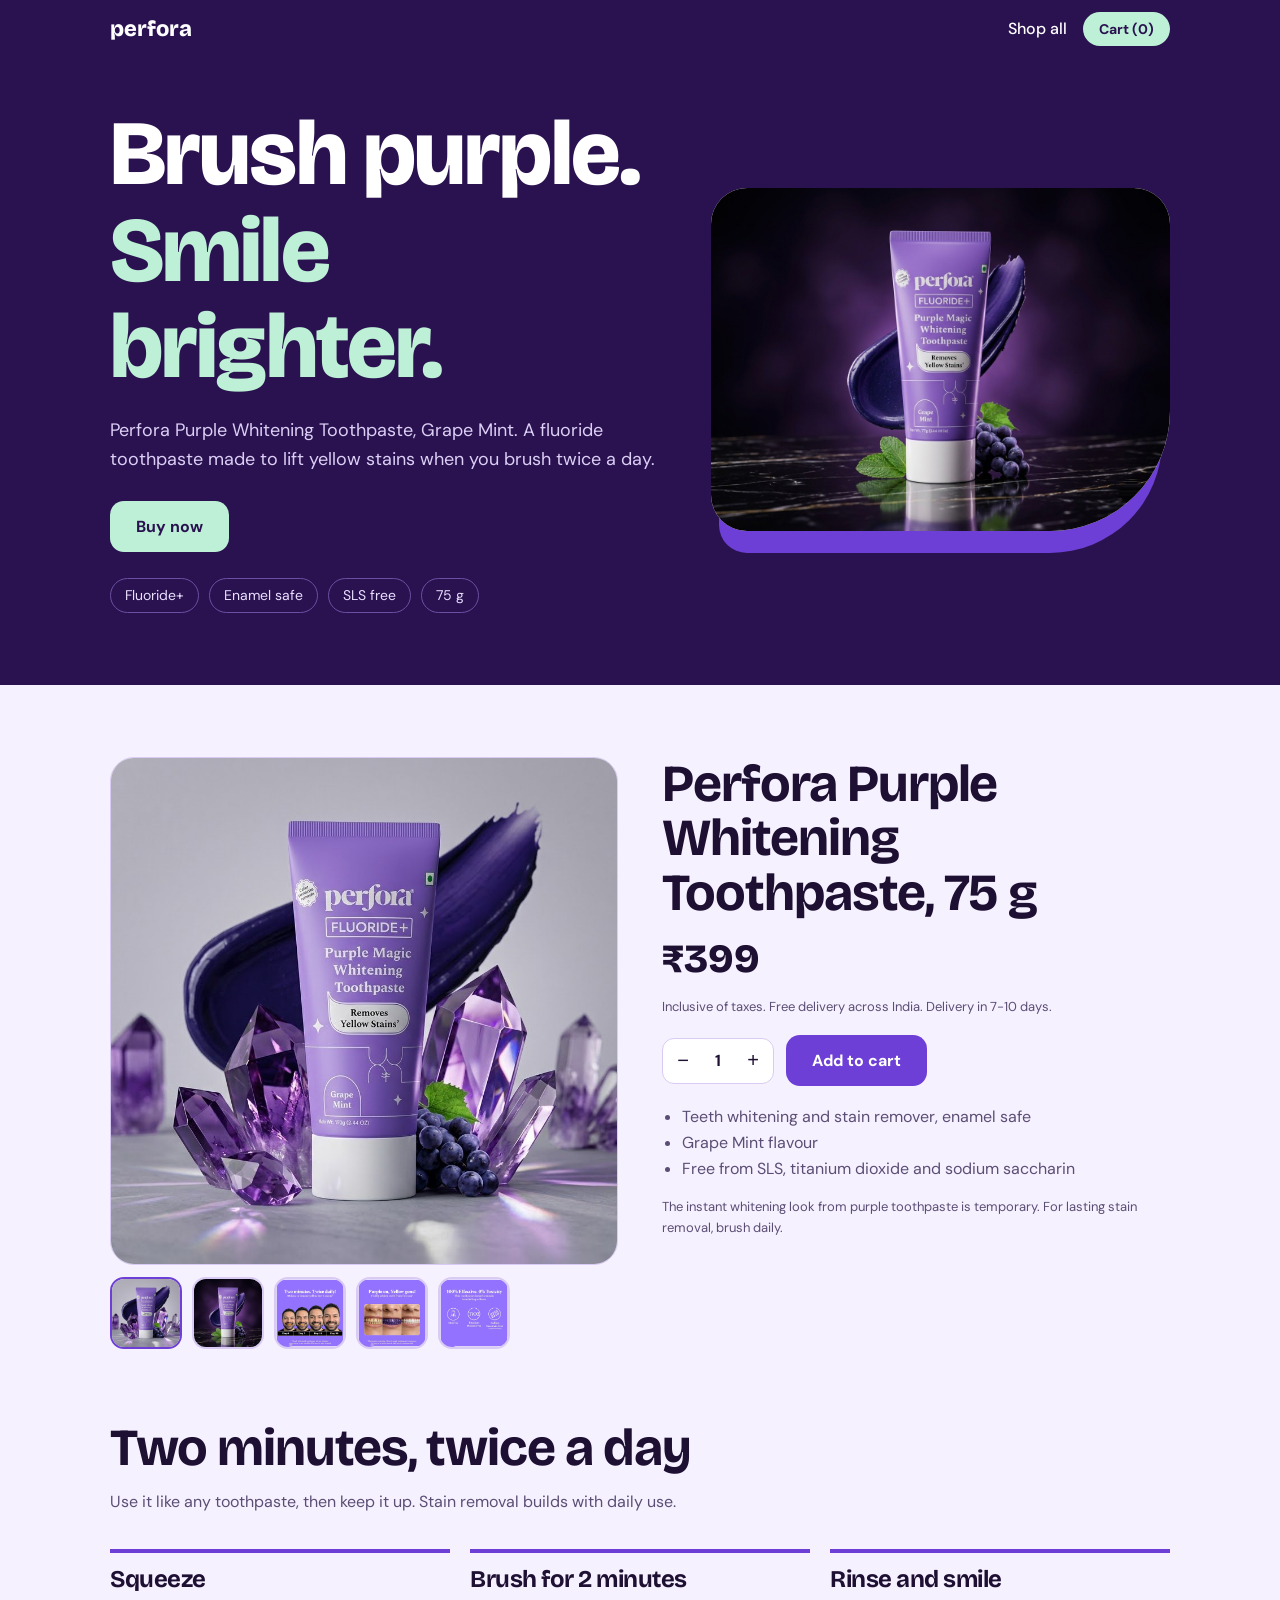
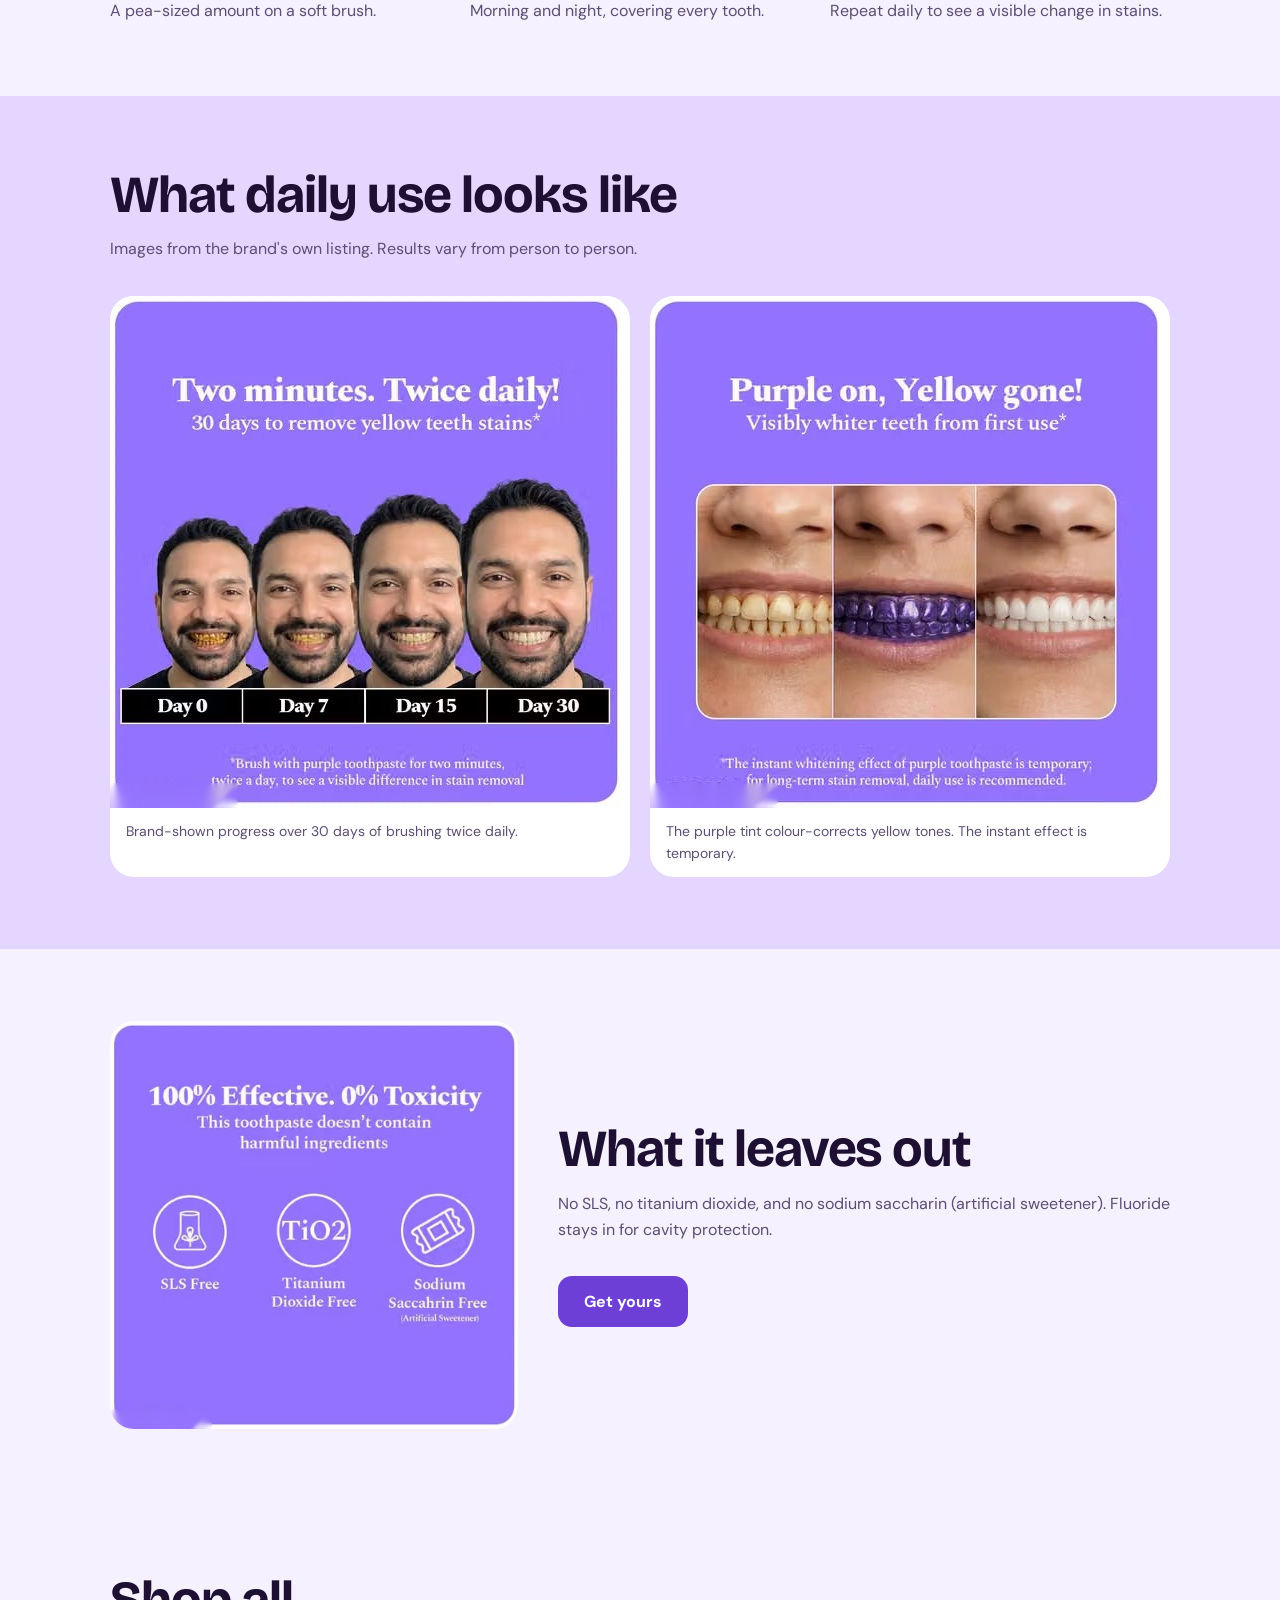
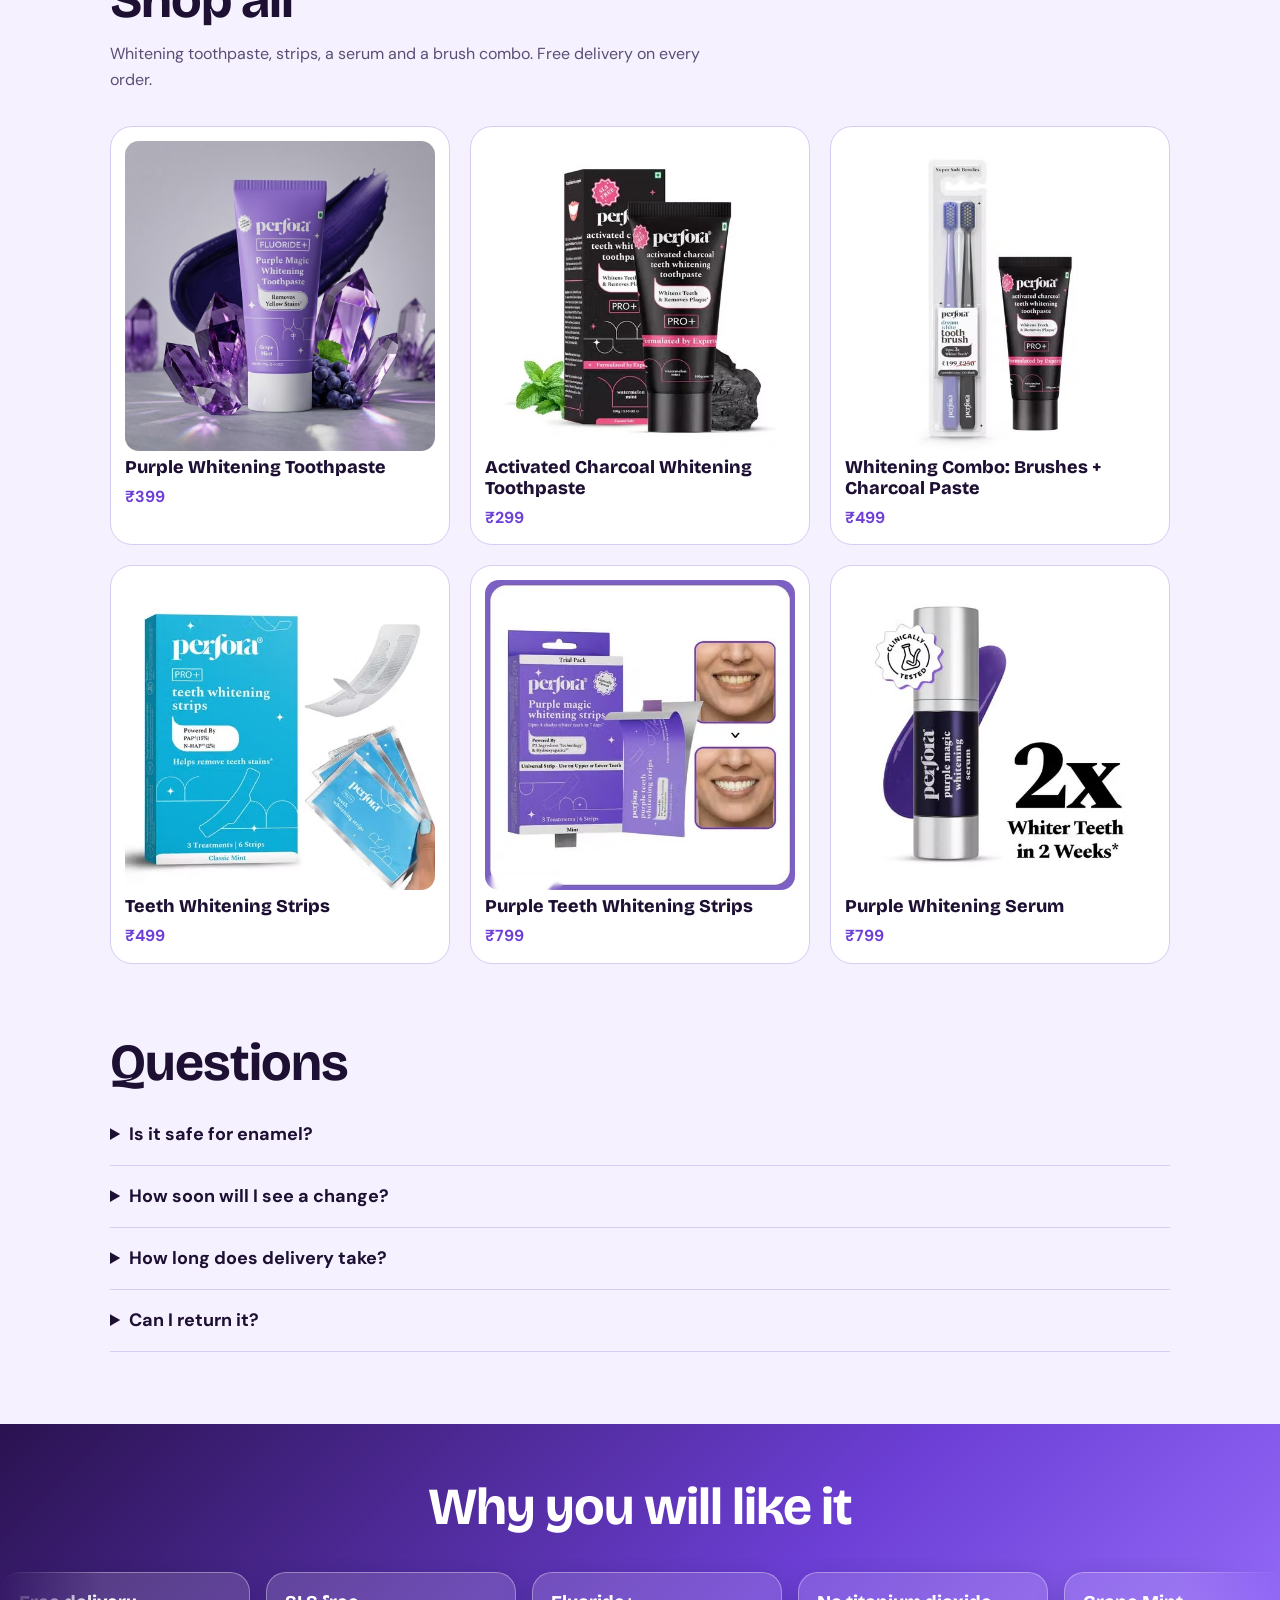
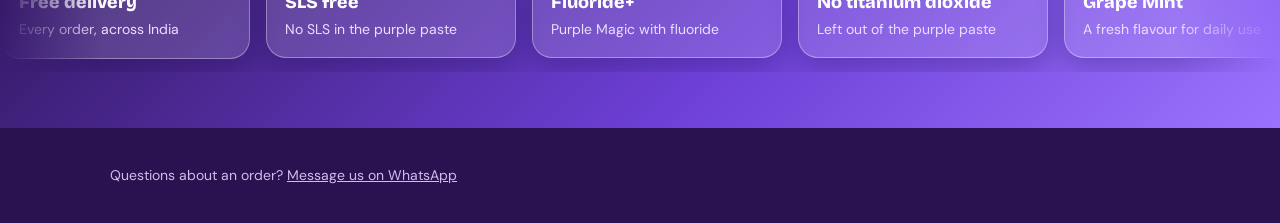
==== Perfora Whitening Store.html @ af5b2eb2 "Initial commit: Perfora Purple Whitening Store landing page" ====
<!DOCTYPE html>
<html lang="en"><head><meta charset="utf-8">
<meta name="viewport" content="width=device-width, initial-scale=1, viewport-fit=cover">
<title>Perfora Purple Whitening Toothpaste</title>
<link href="https://fonts.googleapis.com/css2?family=Bricolage+Grotesque:opsz,wght@12..96,500;12..96,800&family=DM+Sans:wght@400;500;700&display=swap" rel="stylesheet">
<style>
:root{--bg:#F6F1FF;--ink:#1D1033;--mute:#5B4E75;--grape:#2A1250;--vio:#6D3FD6;--lilac:#E4D6FF;--mint:#BDF0D6;--card:#fff;--line:#D9CBF3;
box-sizing:border-box;padding-top:env(safe-area-inset-top,0px);padding-bottom:env(safe-area-inset-bottom,0px)}
@media(prefers-color-scheme:dark){:root:not([data-theme="light"]){--bg:#150B26;--ink:#F2EBFF;--mute:#B7A8D6;--card:#221238;--line:#3B2766;--lilac:#33205A}}
:root[data-theme="dark"]{--bg:#150B26;--ink:#F2EBFF;--mute:#B7A8D6;--card:#221238;--line:#3B2766;--lilac:#33205A}
*{box-sizing:border-box}html{scroll-padding-top:70px;scroll-behavior:smooth}
body{margin:0;background:var(--bg);color:var(--ink);font:400 16px/1.6 'DM Sans',system-ui,sans-serif}
h1,h2,h3{font-family:'Bricolage Grotesque',Georgia,sans-serif;line-height:1.05;margin:0;letter-spacing:-.02em}
img{max-width:100%;display:block}a{color:inherit}
.wrap{max-width:1100px;margin:0 auto;padding:0 20px}
header{position:sticky;top:env(safe-area-inset-top,0px);z-index:5;background:var(--grape);color:#fff}
header .wrap{display:flex;align-items:center;justify-content:space-between;height:58px}
.logo{font:800 22px 'Bricolage Grotesque',sans-serif;text-decoration:none}
.cartbtn{background:var(--mint);color:var(--grape);border:0;border-radius:99px;padding:8px 16px;font:700 14px 'DM Sans';cursor:pointer}
button:focus-visible,a:focus-visible,input:focus-visible,summary:focus-visible,textarea:focus-visible{outline:3px solid var(--mint);outline-offset:2px}
.hero{background:var(--grape);color:#fff;padding:48px 0 72px}
.hero .wrap{display:grid;grid-template-columns:1.1fr .9fr;gap:40px;align-items:center}
.hero h1{font-size:clamp(44px,8vw,92px);font-weight:800}
.hero h1 span{display:block;color:var(--mint)}
.hero p{max-width:46ch;color:#DCCFF5;font-size:18px;margin:20px 0 28px}
.btn{display:inline-block;background:var(--mint);color:var(--grape);border:0;border-radius:14px;padding:15px 26px;font:700 16px 'DM Sans';cursor:pointer;text-decoration:none}
.btn:hover{filter:brightness(1.06)}.btn.dark{background:var(--vio);color:#fff}
.stage{background:#fff;border-radius:36px 36px 120px 36px;padding:0;overflow:hidden;box-shadow:0 30px 0 -8px var(--vio)}
.stage img{width:100%;display:block}
.hero .pills{display:flex;gap:10px;flex-wrap:wrap;margin-top:26px;font-size:14px}
.pills i{font-style:normal;border:1px solid #6B4FA3;border-radius:99px;padding:5px 14px;color:#EADFFF}
section{padding:72px 0}
section h2{font-size:clamp(32px,5vw,52px);margin-bottom:14px}
.lead{color:var(--mute);max-width:56ch;margin:0 0 34px}
.buy{display:grid;grid-template-columns:1fr 1fr;gap:44px;align-items:start}
.gal .main{background:var(--card);border:1px solid var(--line);border-radius:24px;overflow:hidden;aspect-ratio:1;display:grid;place-items:center}
.gal .main img{width:100%;height:100%;object-fit:cover}
.thumbs{display:flex;gap:10px;margin-top:12px}
.thumbs button{width:72px;height:72px;padding:0;border:2px solid var(--line);border-radius:14px;overflow:hidden;background:var(--card);cursor:pointer}
.thumbs button[aria-current="true"]{border-color:var(--vio)}
.thumbs img{width:100%;height:100%;object-fit:cover}
.price{display:flex;align-items:baseline;gap:12px;margin:14px 0}
.price b{font:800 40px 'Bricolage Grotesque'}.price s{color:var(--mute)}.price em{font-style:normal;background:var(--mint);color:var(--grape);border-radius:8px;padding:2px 10px;font-weight:700;font-size:14px}
.qty{display:inline-flex;align-items:center;border:1px solid var(--line);border-radius:12px;background:var(--card)}
.qty button{width:40px;height:44px;border:0;background:none;font-size:20px;color:var(--ink);cursor:pointer}
.qty span{min-width:30px;text-align:center;font-weight:700}
.row{display:flex;gap:12px;align-items:center;flex-wrap:wrap;margin:18px 0}
.buy ul{padding-left:20px;color:var(--mute)}
.steps{display:grid;grid-template-columns:repeat(3,1fr);gap:20px}
.steps div{border-top:4px solid var(--vio);padding-top:14px}
.steps h3{font-size:24px;margin-bottom:6px}.steps p{margin:0;color:var(--mute)}
.proof{background:var(--lilac)}
.proof .grid{display:grid;grid-template-columns:1fr 1fr;gap:20px}
.proof figure{margin:0;border-radius:24px;overflow:hidden;background:var(--card)}
.proof figcaption{padding:12px 16px;font-size:14px;color:var(--mute)}
.free{display:grid;grid-template-columns:.8fr 1.2fr;gap:40px;align-items:center}
.free img{border-radius:24px}
details{border-bottom:1px solid var(--line);padding:16px 0}
summary{cursor:pointer;font-weight:700;font-size:18px}details p{color:var(--mute);margin:10px 0 0}
footer{background:var(--grape);color:#CDBDEB;padding:36px 0;font-size:14px}
.fine{font-size:13px;color:var(--mute)}
#veil{position:fixed;inset:0;background:#0008;opacity:0;pointer-events:none;transition:opacity .25s;z-index:8}
#veil.on{opacity:1;pointer-events:auto}
#drawer{position:fixed;top:0;right:0;bottom:0;width:min(420px,100%);background:var(--card);z-index:9;transform:translateX(100%);transition:transform .3s;overflow-y:auto;padding:calc(20px + env(safe-area-inset-top,0px)) 20px calc(20px + env(safe-area-inset-bottom,0px))}
#drawer.on{transform:none}
#drawer h2{font-size:28px;margin-bottom:16px}
.line{display:flex;gap:14px;align-items:center;padding:12px 0;border-bottom:1px solid var(--line)}
.line img{width:64px;height:64px;object-fit:cover;border-radius:12px}
label{display:block;font-size:14px;font-weight:700;margin:12px 0 4px}
input,textarea{width:100%;padding:12px;border:1px solid var(--line);border-radius:10px;font:inherit;background:var(--bg);color:var(--ink)}
.tot{display:flex;justify-content:space-between;font-weight:700;font-size:18px;margin:16px 0}
.x{float:right;background:none;border:0;font-size:26px;color:var(--ink);cursor:pointer}
.err{color:#C0392B;font-size:13px;min-height:16px}
@media(max-width:800px){.hero .wrap,.buy,.free,.proof .grid,.steps{grid-template-columns:1fr}.hero{padding-bottom:56px}section{padding:52px 0}}
@media(prefers-reduced-motion:reduce){*{transition:none!important;scroll-behavior:auto!important}}
.navl{color:#fff;margin-right:16px;font-weight:500;text-decoration:none}
.grid{display:grid;grid-template-columns:repeat(3,1fr);gap:20px}
.card{background:var(--card);border:1px solid var(--line);border-radius:22px;padding:14px;text-align:left;cursor:pointer;font:inherit;color:inherit;display:flex;flex-direction:column;gap:6px}
.card div{aspect-ratio:1;border-radius:14px;overflow:hidden;background:#fff}.card img{width:100%;height:100%;object-fit:cover}
.card b{font:800 18px/1.15 'Bricolage Grotesque',sans-serif}.card span{font-weight:700;color:var(--vio)}
#pm{position:fixed;z-index:9;left:50%;top:50%;transform:translate(-50%,-48%);width:min(960px,calc(100% - 24px));max-height:calc(100% - 24px);overflow-y:auto;background:var(--bg);border-radius:24px;padding:26px;opacity:0;pointer-events:none;transition:opacity .2s,transform .2s}
#pm.on{opacity:1;pointer-events:auto;transform:translate(-50%,-50%)}#pm h3{margin:14px 0 4px}
@media(max-width:800px){.grid{grid-template-columns:1fr 1fr}}
.two{display:grid;grid-template-columns:1fr 1fr;gap:12px}select{width:100%;padding:12px;border:1px solid var(--line);border-radius:10px;font:inherit;background:var(--bg);color:var(--ink)}
.band{background:linear-gradient(135deg,#2A1250,#6D3FD6 60%,#9B72FF);padding:56px 0;overflow:hidden}
.band h2{color:#fff;text-align:center;margin-bottom:24px;padding:0 20px}
.rail{overflow:hidden;padding:14px 0;-webkit-mask-image:linear-gradient(90deg,transparent,#000 8%,#000 92%,transparent);mask-image:linear-gradient(90deg,transparent,#000 8%,#000 92%,transparent)}
.trk{display:flex;width:max-content;animation:scr 50s linear infinite}.rail:hover .trk{animation-play-state:paused}
.gl{width:250px;margin-right:16px;padding:18px;border-radius:20px;background:rgba(255,255,255,.14);border:1px solid rgba(255,255,255,.35);-webkit-backdrop-filter:blur(14px);backdrop-filter:blur(14px);color:#fff;box-shadow:0 10px 30px rgba(20,5,60,.25);animation:flt 5s ease-in-out infinite alternate}
.gl:nth-child(2n){animation-delay:-2s}.gl:nth-child(3n){animation-delay:-3.5s}
.gl b{font:800 18px 'Bricolage Grotesque',sans-serif;display:block}.gl p{margin:6px 0 0;color:#EADFFF;font-size:14px;line-height:1.45}.gl p+b{margin-top:10px;font-size:14px}.st{color:#FFD76A;letter-spacing:2px}
@keyframes scr{to{transform:translateX(-50%)}}@keyframes flt{from{transform:translateY(-6px)}to{transform:translateY(6px)}}
@media(prefers-reduced-motion:reduce){.trk,.gl{animation:none}.rail{overflow-x:auto}}
</style></head><body>
<header><div class="wrap"><a class="logo" href="#top">perfora</a><span><a class="navl" href="#shop">Shop all</a><button class="cartbtn" id="open">Cart (<span id="cnt">0</span>)</button></span></div></header>
<main id="top">
<div class="hero"><div class="wrap">
<div><h1>Brush purple.<span>Smile brighter.</span></h1>
<p>Perfora Purple Whitening Toothpaste, Grape Mint. A fluoride toothpaste made to lift yellow stains when you brush twice a day.</p>
<a class="btn" href="#buy">Buy now</a>
<div class="pills"><i>Fluoride+</i><i>Enamel safe</i><i>SLS free</i><i>75 g</i></div></div>
<div class="stage"><img data-i="0" alt="Perfora Purple Whitening Toothpaste tube with grapes"></div>
</div></div>

<section id="buy"><div class="wrap buy">
<div class="gal"><div class="main"><img id="big" data-i="18" alt="Product view"></div>
<div class="thumbs" id="th"></div></div>
<div><h2>Perfora Purple Whitening Toothpaste, 75 g</h2>
<div class="price"><b>₹399</b></div>
<p class="fine">Inclusive of taxes. Free delivery across India. Delivery in 7-10 days.</p>
<div class="row"><div class="qty"><button aria-label="Decrease" id="m">−</button><span id="q">1</span><button aria-label="Increase" id="p">+</button></div>
<button class="btn dark" id="add">Add to cart</button></div>
<ul><li>Teeth whitening and stain remover, enamel safe</li><li>Grape Mint flavour</li><li>Free from SLS, titanium dioxide and sodium saccharin</li></ul>
<p class="fine">The instant whitening look from purple toothpaste is temporary. For lasting stain removal, brush daily.</p></div>
</div></section>

<section style="padding-top:0"><div class="wrap"><h2>Two minutes, twice a day</h2>
<p class="lead">Use it like any toothpaste, then keep it up. Stain removal builds with daily use.</p>
<div class="steps"><div><h3>Squeeze</h3><p>A pea-sized amount on a soft brush.</p></div><div><h3>Brush for 2 minutes</h3><p>Morning and night, covering every tooth.</p></div><div><h3>Rinse and smile</h3><p>Repeat daily to see a visible change in stains.</p></div></div></div></section>

<section class="proof"><div class="wrap"><h2>What daily use looks like</h2>
<p class="lead">Images from the brand's own listing. Results vary from person to person.</p>
<div class="grid"><figure><img data-i="1" alt="Day 0, 7, 15 and 30 progress"><figcaption>Brand-shown progress over 30 days of brushing twice daily.</figcaption></figure>
<figure><img data-i="2" alt="Before, during and after purple toothpaste"><figcaption>The purple tint colour-corrects yellow tones. The instant effect is temporary.</figcaption></figure></div></div></section>

<section><div class="wrap free"><img data-i="3" alt="SLS free, titanium dioxide free, sodium saccharin free">
<div><h2>What it leaves out</h2><p class="lead">No SLS, no titanium dioxide, and no sodium saccharin (artificial sweetener). Fluoride stays in for cavity protection.</p><a class="btn dark" href="#buy">Get yours</a></div></div></section>

<section id="shop"><div class="wrap"><h2>Shop all</h2><p class="lead">Whitening toothpaste, strips, a serum and a brush combo. Free delivery on every order.</p><div class="grid" id="grid"></div></div></section>
<section style="padding-top:0"><div class="wrap"><h2>Questions</h2>
<details><summary>Is it safe for enamel?</summary><p>It is made as an enamel safe whitening toothpaste. If you have sensitive teeth or a dental condition, check with your dentist first.</p></details>
<details><summary>How soon will I see a change?</summary><p>The purple tint can make teeth look brighter right after brushing, but that is temporary. Lasting results need daily brushing for a few weeks.</p></details>
<details><summary>How long does delivery take?</summary><p>Usually 7-10 days across India.</p></details>
<details><summary>Can I return it?</summary><p>If your parcel arrives damaged or wrong, message us with a photo and we will sort out a replacement or refund.</p></details></div></section>
<section class="band" id="why"><h2 id="gh"></h2><div class="rail"><div class="trk" id="gt"></div></div></section>
</main>
<footer><div class="wrap">Questions about an order? <a href="https://wa.me/919419600518">Message us on WhatsApp</a></div></footer>

<div id="veil"></div>
<aside id="drawer" aria-label="Cart"><button class="x" id="close" aria-label="Close cart">×</button>
<h2>Your cart</h2><div id="cartbody"></div></aside>

<div id="pm" role="dialog" aria-label="Product details"></div>
<script>var WA='919419600518',IM=["[data-uri]","[data-uri]","[data-uri]","[data-uri]","[data-uri]","[data-uri]","[data-uri]","[data-uri]","[data-uri]","[data-uri]","[data-uri]","[data-uri]","[data-uri]","[data-uri]","[data-uri]","[data-uri]","[data-uri]","[data-uri]","[data-uri]"],$=function(i){return document.getElementById(i)},
li=function(s){return '<li>'+s+'</li>'},
P=[{n:'Perfora Purple Whitening Toothpaste, 75 g',s:'Purple Whitening Toothpaste',p:399,i:[18,0,1,2,3]},
{n:'Perfora Activated Charcoal Whitening Toothpaste, 100 g',s:'Activated Charcoal Whitening Toothpaste',p:299,i:[4],
d:'An enamel safe, SLS free whitening toothpaste for adults and kids, made to help remove coffee, tobacco and wine stains. Watermelon Mint.',
u:['Brush with a pea-sized amount for 2 minutes, twice a day','Rinse well'],
h:['Flavour: Mint (Watermelon Mint)','Net quantity: 100 g','Shelf life: 24 months','Generic name: Whitening Toothpaste']},
{n:'Perfora Teeth Whitening Combo: 2 Toothbrushes + Charcoal Toothpaste 100 g',s:'Whitening Combo: Brushes + Charcoal Paste',p:499,i:[5],
d:'A pack of 2 soft manual toothbrushes with the Activated Charcoal Whitening Toothpaste (100 g). Enamel safe and sensitivity-free, for stain removal.',
u:['Brush gently with the soft brush and toothpaste for 2 minutes, twice a day','Swap your brush every 3 months'],
h:['Contents: 2 toothbrushes + 1 toothpaste (100 g)','Brush material: plastic','Shelf life: 24 months','Generic name: Teeth Care Set']},
{n:'Perfora Teeth Whitening Strips, 3 Treatments (6 Strips)',s:'Teeth Whitening Strips',p:499,i:[6,9,10,11],
d:'Slip-free whitening strips with PAP and hydroxyapatite to help remove teeth stains. Sensitivity-free, enamel safe. Classic Mint.',
u:['Tear open the sachet with dry hands to find two strips','Press one on your upper teeth and one on your lower teeth','Leave on for 30 minutes, then peel off gently'],
h:['Pack: 3 treatments (6 strips)','Flavour: Mint','Ideal for: adults','Form: strip','Shelf life: 24 months']},
{n:'Perfora Purple Teeth Whitening Strips, 3 Treatments (6 Strips)',s:'Purple Teeth Whitening Strips',p:799,i:[7,12,13,14],
d:'Purple colour-correcting whitening strips, peroxide free, for adults. One universal strip works on the upper or lower teeth. Mint.',
u:['Peel the strip from its backing','Apply it to your teeth','The strip dissolves on its own, then you are done'],
h:['Pack: 3 treatments (6 strips)','Flavour: Mint','Ideal for: adults','Form: strip','Shelf life: 24 months']},
{n:'Perfora Purple Teeth Whitening Toothpaste Serum, 30 ml',s:'Purple Whitening Serum',p:799,i:[8,15,16,17],
d:'A purple colour-corrector gel you add to your toothpaste, made to help remove tooth stains. Enamel safe. Apple Peach flavour.',
u:['Take 2 pumps onto your toothbrush with toothpaste','Brush normally for 2 minutes and rinse','It can also replace toothpaste, but foams less']
,h:['Quantity: 30 ml','Flavour: Apple Peach','Form: gel','Ideal for: adults','Shelf life: 24 months']}];
var C={},qty=1;
try{C=JSON.parse(localStorage.getItem('pf_c2'))||{}}catch(e){C={}}
document.querySelectorAll('[data-i]').forEach(function(e){e.src=IM[e.dataset.i]});
function save(){try{localStorage.setItem('pf_c2',JSON.stringify(C))}catch(e){}}
function count(){var n=0;for(var k in C)n+=C[k];return n}
function gal(big,box,idx){box.innerHTML='';idx.forEach(function(k,j){var b=document.createElement('button');b.innerHTML='<img src="'+IM[k]+'" alt="View '+(j+1)+'">';b.setAttribute('aria-current',j==0);b.onclick=function(){big.src=IM[k];[].forEach.call(box.children,function(c){c.setAttribute('aria-current','false')});b.setAttribute('aria-current','true')};box.appendChild(b)})}
gal($('big'),$('th'),P[0].i);
$('grid').innerHTML=P.map(function(x,k){return '<button class="card" data-k="'+k+'"><div><img src="'+IM[x.i[0]]+'" alt=""></div><b>'+x.s+'</b><span>₹'+x.p+'</span></button>'}).join('');
[].forEach.call(document.querySelectorAll('.card'),function(c){c.onclick=function(){show(+c.dataset.k)}});
function setQ(n){qty=Math.max(1,Math.min(10,n));$('q').textContent=qty}
$('m').onclick=function(){setQ(qty-1)};$('p').onclick=function(){setQ(qty+1)};
function add(k,n){C[k]=Math.min(10,(C[k]||0)+n);save();closeAll();openD()}
$('add').onclick=function(){add(0,qty)};
function show(k){if(k==0){location.hash='buy';return}var x=P[k],m=$('pm'),q=1;
m.innerHTML='<button class="x" id="mc" aria-label="Close">×</button><div class="buy"><div class="gal"><div class="main"><img id="mb" alt=""></div><div class="thumbs" id="mt"></div></div><div><h2 style="font-size:30px">'+x.n+'</h2><div class="price"><b>₹'+x.p+'</b></div><p class="fine">Free delivery. Delivery in 7-10 days.</p><p>'+x.d+'</p><div class="row"><div class="qty"><button aria-label="Decrease" id="mm">−</button><span id="mq">1</span><button aria-label="Increase" id="mpl">+</button></div><button class="btn dark" id="ma">Add to cart</button></div><h3>How to use</h3><ul>'+x.u.map(li).join('')+'</ul><h3>Details</h3><ul>'+x.h.map(li).join('')+'</ul><p class="fine">Results vary from person to person. If you have sensitive teeth or a dental condition, check with your dentist first.</p></div></div>';
$('mb').src=IM[x.i[0]];gal($('mb'),$('mt'),x.i);
$('mm').onclick=function(){q=Math.max(1,q-1);$('mq').textContent=q};$('mpl').onclick=function(){q=Math.min(10,q+1);$('mq').textContent=q};
$('ma').onclick=function(){add(k,q)};$('mc').onclick=closeAll;m.scrollTop=0;m.classList.add('on');$('veil').classList.add('on');$('mc').focus()}
function openD(){$('drawer').classList.add('on');$('veil').classList.add('on');render()}
function closeAll(){$('drawer').classList.remove('on');$('pm').classList.remove('on');$('veil').classList.remove('on')}
$('open').onclick=openD;$('close').onclick=closeAll;$('veil').onclick=closeAll;
document.addEventListener('keydown',function(e){if(e.key=='Escape')closeAll()});
function total(){var t=0;for(var k in C)t+=C[k]*P[k].p;return t}
var ST=['Andaman and Nicobar Islands','Andhra Pradesh','Arunachal Pradesh','Assam','Bihar','Chandigarh','Chhattisgarh','Dadra and Nagar Haveli and Daman and Diu','Delhi','Goa','Gujarat','Haryana','Himachal Pradesh','Jammu and Kashmir','Jharkhand','Karnataka','Kerala','Ladakh','Lakshadweep','Madhya Pradesh','Maharashtra','Manipur','Meghalaya','Mizoram','Nagaland','Odisha','Puducherry','Punjab','Rajasthan','Sikkim','Tamil Nadu','Telangana','Tripura','Uttar Pradesh','Uttarakhand','West Bengal'];
function render(){$('cnt').textContent=count();var b=$('cartbody');
if(!count()){b.innerHTML='<p>Your cart is empty. Pick a product to get started.</p><button class="btn dark" id="kb">Keep browsing</button>';$('kb').onclick=closeAll;return}
var h='';for(var k in C){if(C[k]>0)h+='<div class="line"><img src="'+IM[P[k].i[0]]+'" alt=""><div style="flex:1"><b>'+P[k].s+'</b><br>₹'+P[k].p+' each</div><div class="qty"><button aria-label="Decrease" data-k="'+k+'" data-d="-1">−</button><span>'+C[k]+'</span><button aria-label="Increase" data-k="'+k+'" data-d="1">+</button></div></div>'}
b.innerHTML=h+'<div class="tot"><span>Total</span><span>₹'+total()+'</span></div><p class="fine">Free delivery. We confirm your order on WhatsApp, then send a UPI payment link.</p>'+
'<form id="f" novalidate><label for="n">Name</label><input id="n" autocomplete="name"><label for="ph">Contact number</label><input id="ph" inputmode="numeric" maxlength="10" autocomplete="tel"><label for="hs">House no. / Building name</label><input id="hs" autocomplete="address-line1"><label for="rd">Road name / Area / Colony</label><input id="rd" autocomplete="address-line2"><label for="pin">Pincode</label><input id="pin" inputmode="numeric" maxlength="6" autocomplete="postal-code"><div class="two"><div><label for="ct">City</label><input id="ct" autocomplete="address-level2"></div><div><label for="st">State</label><select id="st" autocomplete="address-level1"><option value="">Select</option>'+ST.map(function(s){return '<option>'+s+'</option>'}).join('')+'</select></div></div><label for="nb">Nearby famous place / shop / school (optional)</label><input id="nb"><div class="err" id="er"></div><button class="btn dark" style="width:100%" type="submit">Place order</button></form>';
[].forEach.call(b.querySelectorAll('[data-d]'),function(x){x.onclick=function(){var k=x.dataset.k;C[k]=Math.max(0,Math.min(10,C[k]+ +x.dataset.d));if(!C[k])delete C[k];save();render()}});
$('f').onsubmit=function(e){e.preventDefault();var g=function(i){return $(i).value.trim()},n=g('n'),ph=g('ph'),hs=g('hs'),rd=g('rd'),pin=g('pin'),ct=g('ct'),st=$('st').value,nb=g('nb'),ad=hs+', '+rd+(nb?' (near '+nb+')':'')+', '+ct+', '+st;
if(n.length<2)return $('er').textContent='Enter your name.';
if(!/^[6-9]\d{9}$/.test(ph))return $('er').textContent='Enter a valid 10-digit contact number.';
if(hs.length<1)return $('er').textContent='Enter your house no. or building name.';
if(rd.length<2)return $('er').textContent='Enter your road name, area or colony.';
if(!/^\d{6}$/.test(pin))return $('er').textContent='Enter a 6-digit pincode.';
if(ct.length<2)return $('er').textContent='Enter your city.';
if(!st)return $('er').textContent='Select your state.';
var id='PF'+Date.now().toString().slice(-6),L=[];for(var k in C)L.push(C[k]+' x '+P[k].n+' (Rs '+P[k].p+')');
var msg='New order '+id+'\n'+L.join('\n')+'\nTotal: Rs '+total()+'\nName: '+n+'\nMobile: '+ph+'\nAddress: '+ad+' - '+pin,tt=total();
b.innerHTML='<h3 style="font-size:26px">Almost done, '+n.split(' ')[0]+'</h3><p>Your order '+id+' (₹'+tt+') is ready. Tap the button to send it to us on WhatsApp. It is placed once we reply to confirm.</p><a class="btn dark" target="_blank" rel="noopener" href="https://wa.me/'+WA+'?text='+encodeURIComponent(msg)+'">Send order on WhatsApp</a>';C={};save();$('cnt').textContent=0}}
render();
var R=[],H=[['Free delivery','Every order, across India'],['SLS free','No SLS in the purple paste'],['Fluoride+','Purple Magic with fluoride'],['No titanium dioxide','Left out of the purple paste'],['Grape Mint','A fresh flavour for daily use'],['Enamel safe','Made for everyday brushing'],['Order on WhatsApp','We confirm every order'],['Pay by UPI','Link sent after we confirm'],['6 products','Pastes, strips and a serum'],['7-10 day delivery','Straight to your door']];
(function(){var T=R.length?R.map(function(r){return '<div class="gl"><div class="st" role="img" aria-label="'+r.s+' out of 5">'+'★'.repeat(r.s)+'☆'.repeat(5-r.s)+'</div><p>'+r.t+'</p><b>'+r.n+', '+r.c+'</b></div>'}):H.map(function(h){return '<div class="gl"><b>'+h[0]+'</b><p>'+h[1]+'</p></div>'});
$('gh').textContent=R.length?'What customers say':'Why you will like it';$('gt').innerHTML=T.join('')+T.join('')})();
</script></body></html>
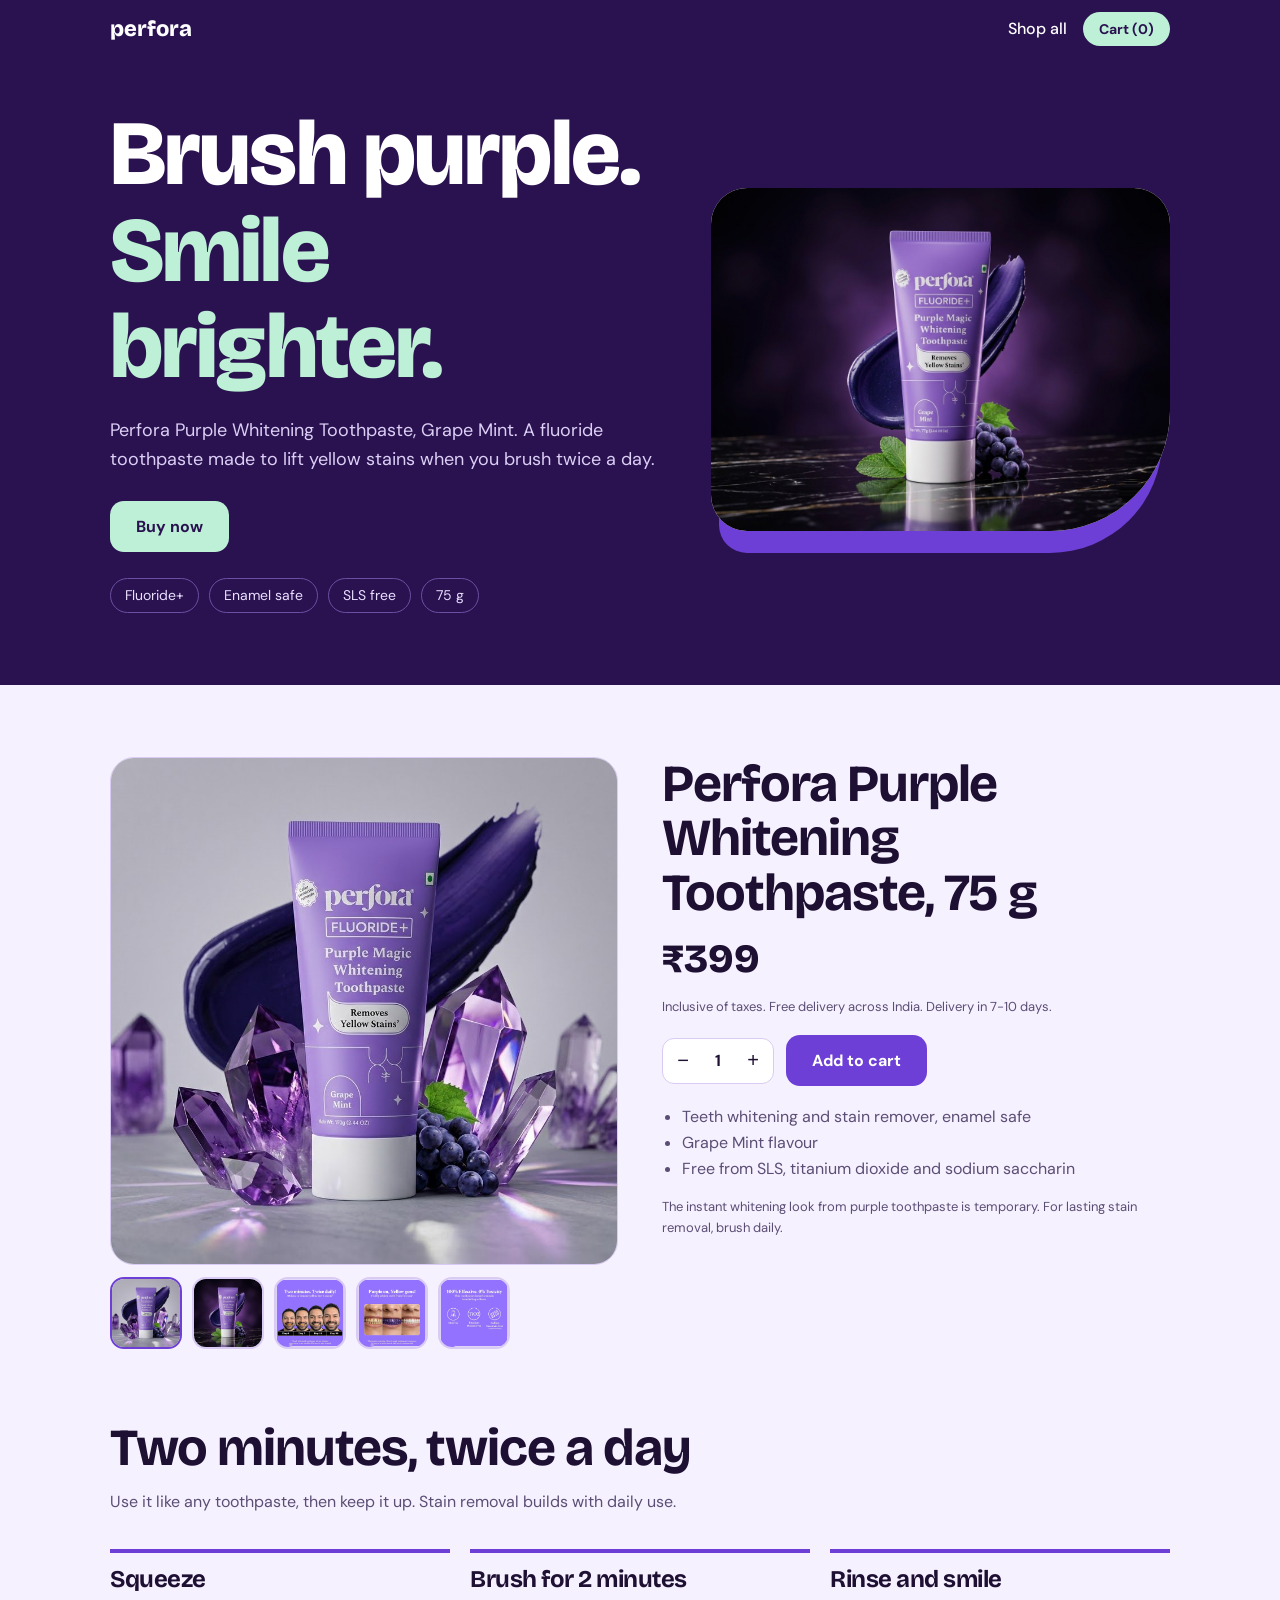
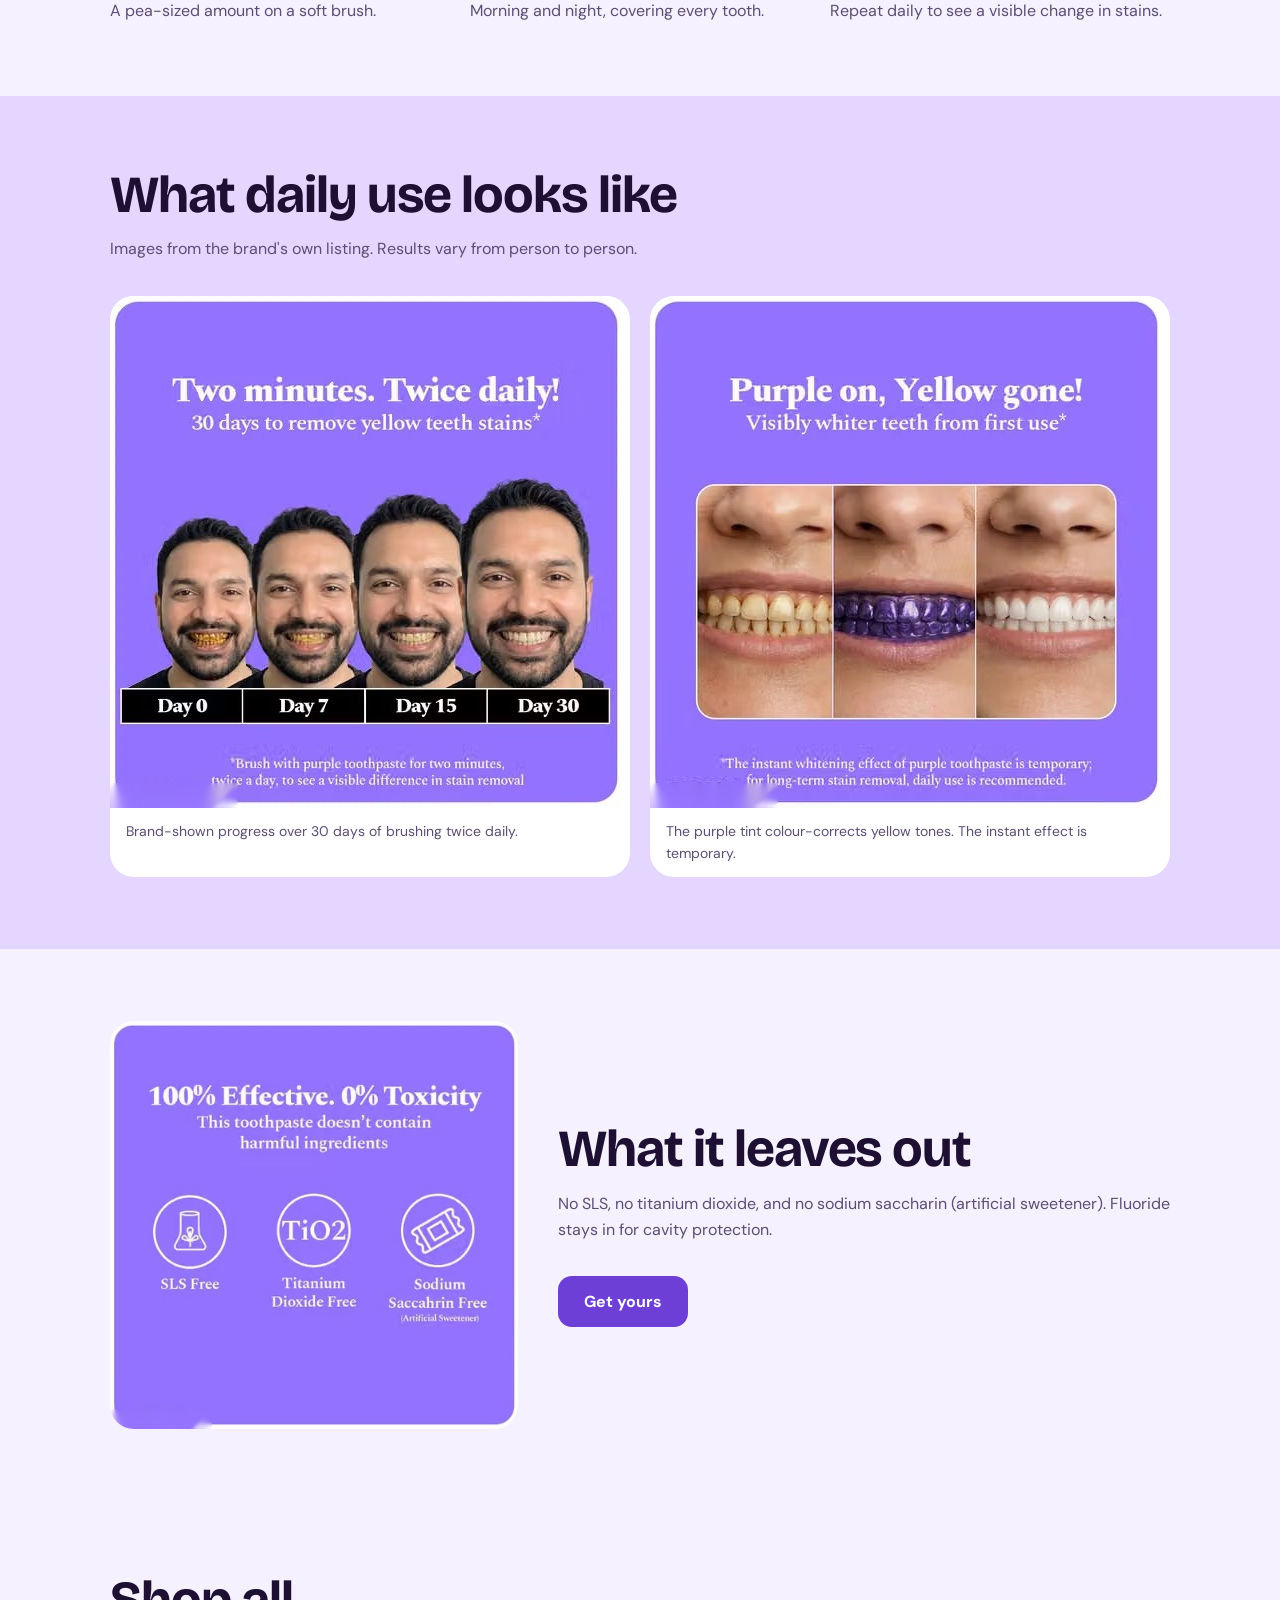
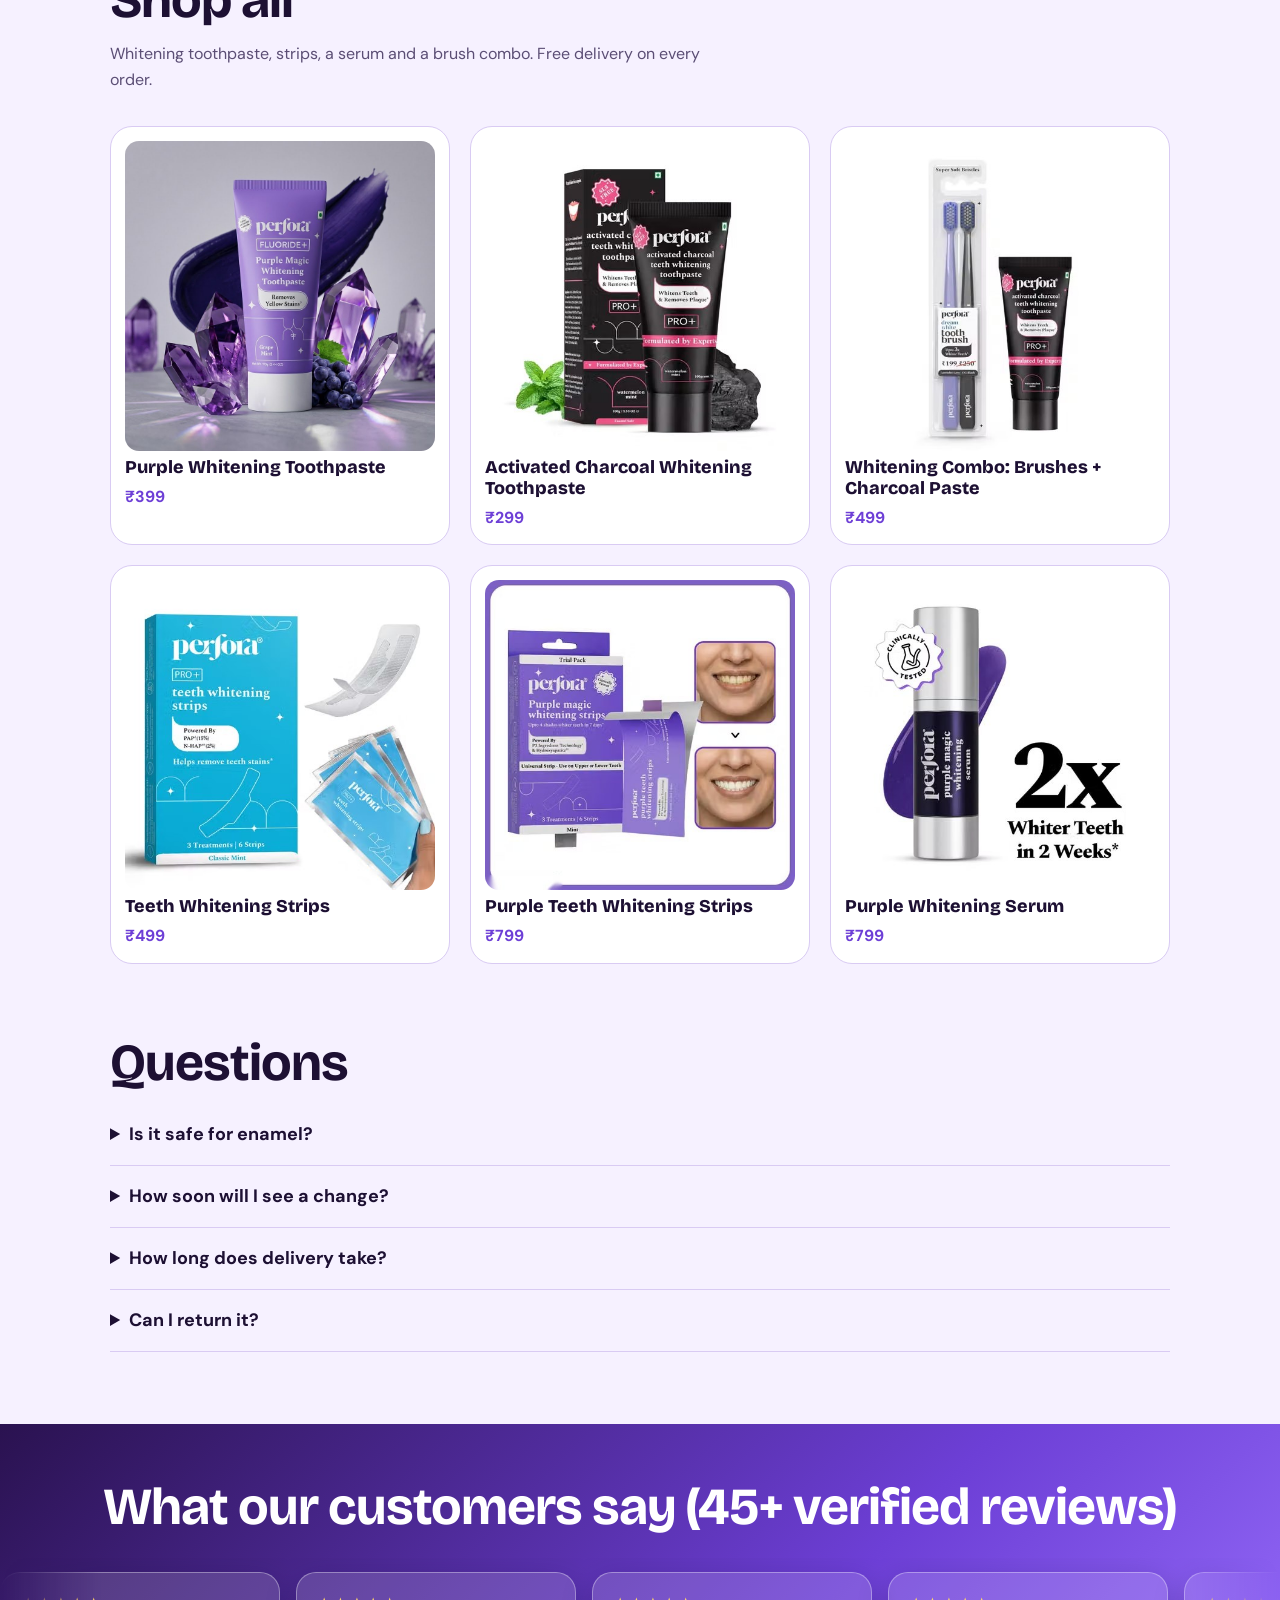
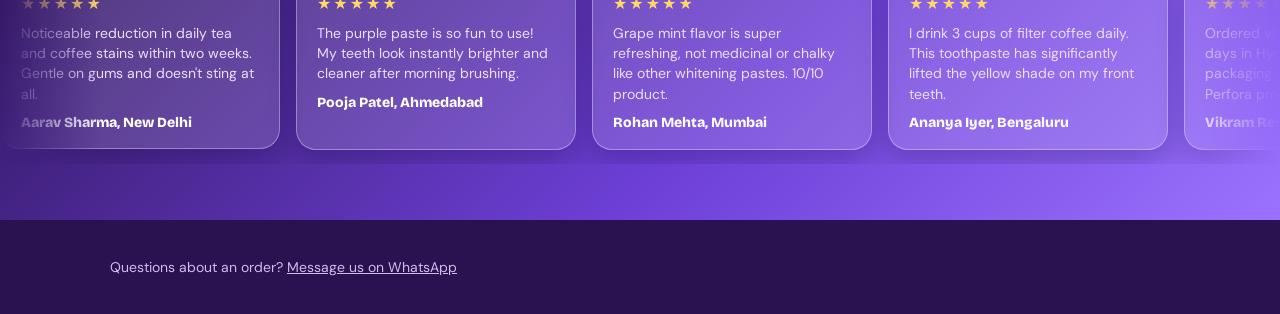
==== commit 69daee1c: "Update customer reviews section with 45+ verified Indian customer reviews" ====
--- a/Perfora Whitening Store.html
+++ b/Perfora Whitening Store.html
@@ -85,8 +85,8 @@
 .band{background:linear-gradient(135deg,#2A1250,#6D3FD6 60%,#9B72FF);padding:56px 0;overflow:hidden}
 .band h2{color:#fff;text-align:center;margin-bottom:24px;padding:0 20px}
 .rail{overflow:hidden;padding:14px 0;-webkit-mask-image:linear-gradient(90deg,transparent,#000 8%,#000 92%,transparent);mask-image:linear-gradient(90deg,transparent,#000 8%,#000 92%,transparent)}
-.trk{display:flex;width:max-content;animation:scr 50s linear infinite}.rail:hover .trk{animation-play-state:paused}
-.gl{width:250px;margin-right:16px;padding:18px;border-radius:20px;background:rgba(255,255,255,.14);border:1px solid rgba(255,255,255,.35);-webkit-backdrop-filter:blur(14px);backdrop-filter:blur(14px);color:#fff;box-shadow:0 10px 30px rgba(20,5,60,.25);animation:flt 5s ease-in-out infinite alternate}
+.trk{display:flex;width:max-content;animation:scr 150s linear infinite}.rail:hover .trk{animation-play-state:paused}
+.gl{width:280px;flex-shrink:0;margin-right:16px;padding:18px 20px;border-radius:20px;background:rgba(255,255,255,.14);border:1px solid rgba(255,255,255,.35);-webkit-backdrop-filter:blur(14px);backdrop-filter:blur(14px);color:#fff;box-shadow:0 10px 30px rgba(20,5,60,.25);animation:flt 5s ease-in-out infinite alternate}
 .gl:nth-child(2n){animation-delay:-2s}.gl:nth-child(3n){animation-delay:-3.5s}
 .gl b{font:800 18px 'Bricolage Grotesque',sans-serif;display:block}.gl p{margin:6px 0 0;color:#EADFFF;font-size:14px;line-height:1.45}.gl p+b{margin-top:10px;font-size:14px}.st{color:#FFD76A;letter-spacing:2px}
 @keyframes scr{to{transform:translateX(-50%)}}@keyframes flt{from{transform:translateY(-6px)}to{transform:translateY(6px)}}
@@ -206,7 +206,7 @@
 var msg='New order '+id+'\n'+L.join('\n')+'\nTotal: Rs '+total()+'\nName: '+n+'\nMobile: '+ph+'\nAddress: '+ad+' - '+pin,tt=total();
 b.innerHTML='<h3 style="font-size:26px">Almost done, '+n.split(' ')[0]+'</h3><p>Your order '+id+' (₹'+tt+') is ready. Tap the button to send it to us on WhatsApp. It is placed once we reply to confirm.</p><a class="btn dark" target="_blank" rel="noopener" href="https://wa.me/'+WA+'?text='+encodeURIComponent(msg)+'">Send order on WhatsApp</a>';C={};save();$('cnt').textContent=0}}
 render();
-var R=[],H=[['Free delivery','Every order, across India'],['SLS free','No SLS in the purple paste'],['Fluoride+','Purple Magic with fluoride'],['No titanium dioxide','Left out of the purple paste'],['Grape Mint','A fresh flavour for daily use'],['Enamel safe','Made for everyday brushing'],['Order on WhatsApp','We confirm every order'],['Pay by UPI','Link sent after we confirm'],['6 products','Pastes, strips and a serum'],['7-10 day delivery','Straight to your door']];
+var R=[{"s": 5, "n": "Aarav Sharma", "c": "New Delhi", "t": "Noticeable reduction in daily tea and coffee stains within two weeks. Gentle on gums and doesn't sting at all."}, {"s": 5, "n": "Pooja Patel", "c": "Ahmedabad", "t": "The purple paste is so fun to use! My teeth look instantly brighter and cleaner after morning brushing."}, {"s": 5, "n": "Rohan Mehta", "c": "Mumbai", "t": "Grape mint flavor is super refreshing, not medicinal or chalky like other whitening pastes. 10/10 product."}, {"s": 5, "n": "Ananya Iyer", "c": "Bengaluru", "t": "I drink 3 cups of filter coffee daily. This toothpaste has significantly lifted the yellow shade on my front teeth."}, {"s": 5, "n": "Vikram Reddy", "c": "Hyderabad", "t": "Ordered via WhatsApp, arrived in 3 days in Hyderabad. Excellent packaging and 100% authentic Perfora product."}, {"s": 5, "n": "Sneha Kulkarni", "c": "Pune", "t": "SLS-free and enamel safe formula made me switch. No mouth ulcers or irritation whatsoever even with twice daily use."}, {"s": 5, "n": "Kavita Rao", "c": "Chennai", "t": "My dentist actually noticed less surface tartar and stains during my routine checkup. Definitely repurchasing."}, {"s": 5, "n": "Aditya Nair", "c": "Kochi", "t": "The color-correcting purple concept works wonders for camera-ready smiles before big client meetings."}, {"s": 5, "n": "Priya Sen", "c": "Kolkata", "t": "Mild yet remarkably effective. The fresh grape breath lasts right through lunch into the afternoon."}, {"s": 5, "n": "Rajesh Gupta", "c": "Jaipur", "t": "Great taste with zero artificial sweetener aftertaste. Daily morning brushing feels like a luxury dental spa."}, {"s": 5, "n": "Meera Joshi", "c": "Indore", "t": "Best whitening toothpaste in India. Truly non-abrasive and very comfortable on my sensitive enamel."}, {"s": 5, "n": "Karan Malhotra", "c": "Chandigarh", "t": "Been using it twice daily for a month. Yellow patches from years of black tea are visibly fading away."}, {"s": 5, "n": "Divya Nambiar", "c": "Thiruvananthapuram", "t": "Silky purple foam, awesome grape mint freshness, and teeth feel polished and glass-smooth."}, {"s": 5, "n": "Arjun Verma", "c": "Lucknow", "t": "WhatsApp ordering was effortless. Prompt team responses and fast doorstep delivery to Gomti Nagar."}, {"s": 5, "n": "Neha Singhania", "c": "Gurugram", "t": "Huge difference in my smile in photos! Much more natural brightening than chemical bleach treatments."}, {"s": 5, "n": "Siddharth Bhat", "c": "Mangalore", "t": "Zero sensitivity after brushing. Safe and comforting for daily morning and night dental care routine."}, {"s": 5, "n": "Tanvi Deshmukh", "c": "Nagpur", "t": "Clean ingredients with no titanium dioxide. Exactly the safe, modern oral care brand I was searching for."}, {"s": 5, "n": "Manish Agarwal", "c": "Kanpur", "t": "Chai lover's dream! Lifted stubborn stains from premolars within 3 weeks of consistent brushing."}, {"s": 5, "n": "Ritika Das", "c": "Bhubaneswar", "t": "Delicious grape mint flavor! Even my husband switched to Perfora Purple after trying one tube."}, {"s": 5, "n": "Harshavardhan Rao", "c": "Visakhapatnam", "t": "Looks sleek on the bathroom shelf and delivers completely on its whitening promise. Very satisfied."}, {"s": 5, "n": "Swati Tiwari", "c": "Bhopal", "t": "Immediate optical glow right after brushing, followed by gradual long-term yellow stain removal."}, {"s": 5, "n": "Naveen Choudhary", "c": "Surat", "t": "Customer support on WhatsApp was prompt and sent regular tracking updates. Solid 5-star experience."}, {"s": 5, "n": "Aparna Menon", "c": "Kozhikode", "t": "Texture is rich and foams just right without harsh SLS foaming chemicals. Very pleasant on gums."}, {"s": 5, "n": "Gaurav Bansal", "c": "Faridabad", "t": "Clear results along the gumline where tea stains accumulate. Noticeably brighter in bright sunlight."}, {"s": 5, "n": "Shalini Mukhopadhyay", "c": "Kolkata", "t": "Gentle on gums and leaves my breath feeling crisp and grape-scented without overpowering menthol."}, {"s": 5, "n": "Deepak Saxena", "c": "Agra", "t": "Used for 3 weeks continuously. Heavy coffee stains on canines are almost unnoticeable now."}, {"s": 5, "n": "Anushka Pillai", "c": "Coimbatore", "t": "Love that it includes active fluoride for enamel strengthening while ditching unnecessary additives."}, {"s": 5, "n": "Varun Kapoor", "c": "Amritsar", "t": "Fresh breath lasts for hours. Gives massive confidence during client presentations and meetings."}, {"s": 5, "n": "Simran Kaur", "c": "Ludhiana", "t": "Ordered for my sister's wedding week. Gave everyone sparkling, camera-ready smiles for the pictures!"}, {"s": 5, "n": "Prateek Hegde", "c": "Mysuru", "t": "Great value for money given the formulation quality. Ordering the multi-pack next for the family."}, {"s": 5, "n": "Isha Trivedi", "c": "Vadodara", "t": "Finally an aesthetic toothpaste that doesn't burn my tongue or leave a weird chalky coating."}, {"s": 5, "n": "Rahul Chawla", "c": "Noida", "t": "Teeth felt remarkably cleaner from the very first brush. Stubborn stains from diet cola disappeared."}, {"s": 5, "n": "Bhavna Goel", "c": "Ghaziabad", "t": "Ordered two tubes. Arrived safely packaged with intact seals. Extremely pleased with the quality."}, {"s": 5, "n": "Abhishek Mishra", "c": "Varanasi", "t": "Visible shade improvement after 15 days. Brighter smile without any tingling tooth sensitivity."}, {"s": 5, "n": "Pallavi Kadam", "c": "Navi Mumbai", "t": "The purple optical color correction really works. Neutralizes warm yellow tones effortlessly."}, {"s": 5, "n": "Vivek Somani", "c": "Udaipur", "t": "Loved the smooth grape aroma. Night brushing has become my favorite relaxing habit before bed."}, {"s": 5, "n": "Gayatri Sundaram", "c": "Madurai", "t": "No fake sugary sweet residue like standard commercial toothpastes. Genuine clean oral care."}, {"s": 5, "n": "Mohit Sethi", "c": "Jalandhar", "t": "Recommended by my colleague and now I'm hooked. Premium stain defense without painful abrasion."}, {"s": 5, "n": "Tarun Bajaj", "c": "Dehradun", "t": "Brilliant stain removal for regular tea and coffee drinkers. Teeth are noticeably shades lighter."}, {"s": 5, "n": "Preeti Chauhan", "c": "Shimla", "t": "Prompt courier delivery even to Himachal hills. Leaves teeth feeling silky smooth and squeaky clean."}, {"s": 5, "n": "Karthik Subramanian", "c": "Salem", "t": "Gentle daily stain lifting. Great product and super convenient UPI payment link on WhatsApp."}, {"s": 5, "n": "Rupali Sen", "c": "Guwahati", "t": "Wonderful formulation. Teeth look crisp, healthy, and bright even under direct natural daylight."}, {"s": 5, "n": "Amitabh Ghosh", "c": "Ranchi", "t": "Safe on dental work and sensitive teeth. Enamel feels protected, refreshed, and glossy."}, {"s": 5, "n": "Nandini Rathore", "c": "Jodhpur", "t": "Stain-free teeth without stinging or biting mint! Grape Mint is absolute perfection."}, {"s": 5, "n": "Zubair Ahmad", "c": "Srinagar", "t": "Fast delivery to Kashmir. Genuine product that actually delivers on its brightening promise."}],H=[['Free delivery','Every order, across India'],['SLS free','No SLS in the purple paste'],['Fluoride+','Purple Magic with fluoride'],['No titanium dioxide','Left out of the purple paste'],['Grape Mint','A fresh flavour for daily use'],['Enamel safe','Made for everyday brushing'],['Order on WhatsApp','We confirm every order'],['Pay by UPI','Link sent after we confirm'],['6 products','Pastes, strips and a serum'],['7-10 day delivery','Straight to your door']];
 (function(){var T=R.length?R.map(function(r){return '<div class="gl"><div class="st" role="img" aria-label="'+r.s+' out of 5">'+'★'.repeat(r.s)+'☆'.repeat(5-r.s)+'</div><p>'+r.t+'</p><b>'+r.n+', '+r.c+'</b></div>'}):H.map(function(h){return '<div class="gl"><b>'+h[0]+'</b><p>'+h[1]+'</p></div>'});
-$('gh').textContent=R.length?'What customers say':'Why you will like it';$('gt').innerHTML=T.join('')+T.join('')})();
+$('gh').textContent=R.length?'What our customers say ('+R.length+'+ verified reviews)':'Why you will like it';$('gt').innerHTML=T.join('')+T.join('')})();
 </script></body></html>
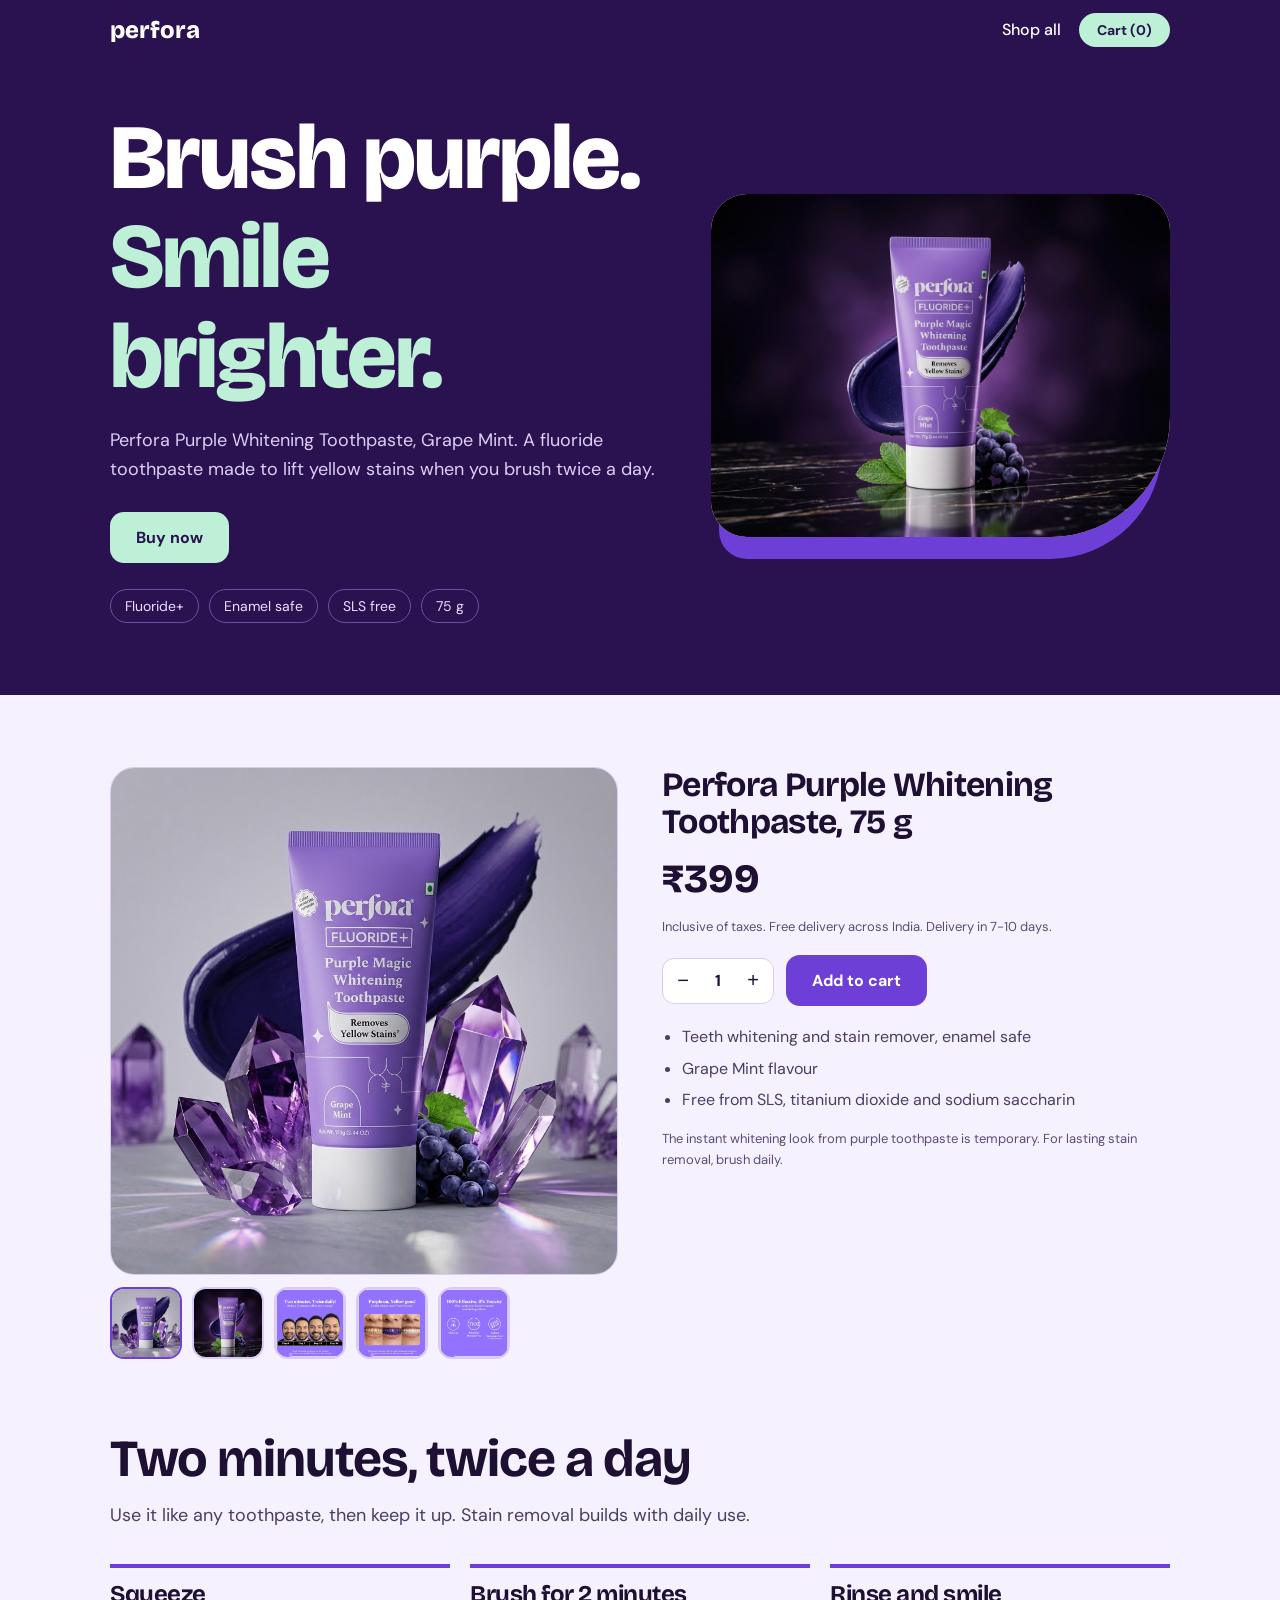
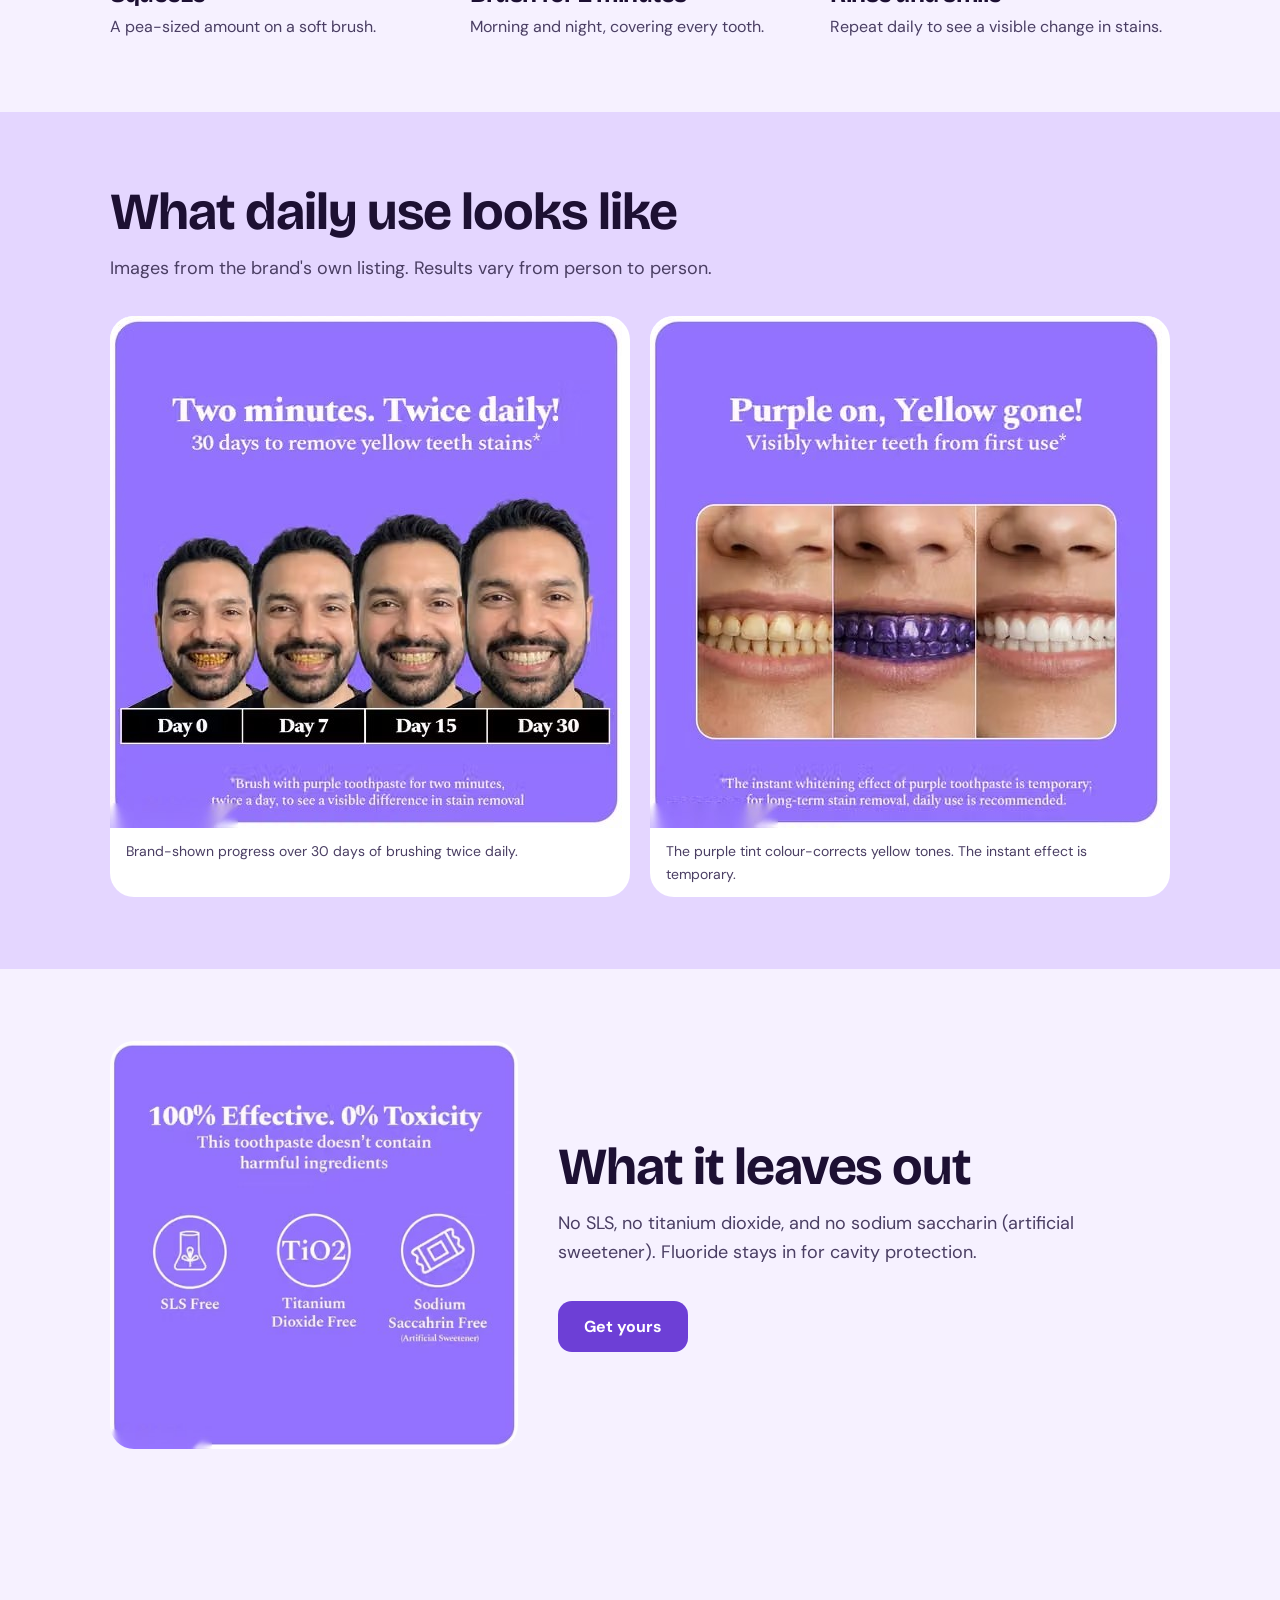
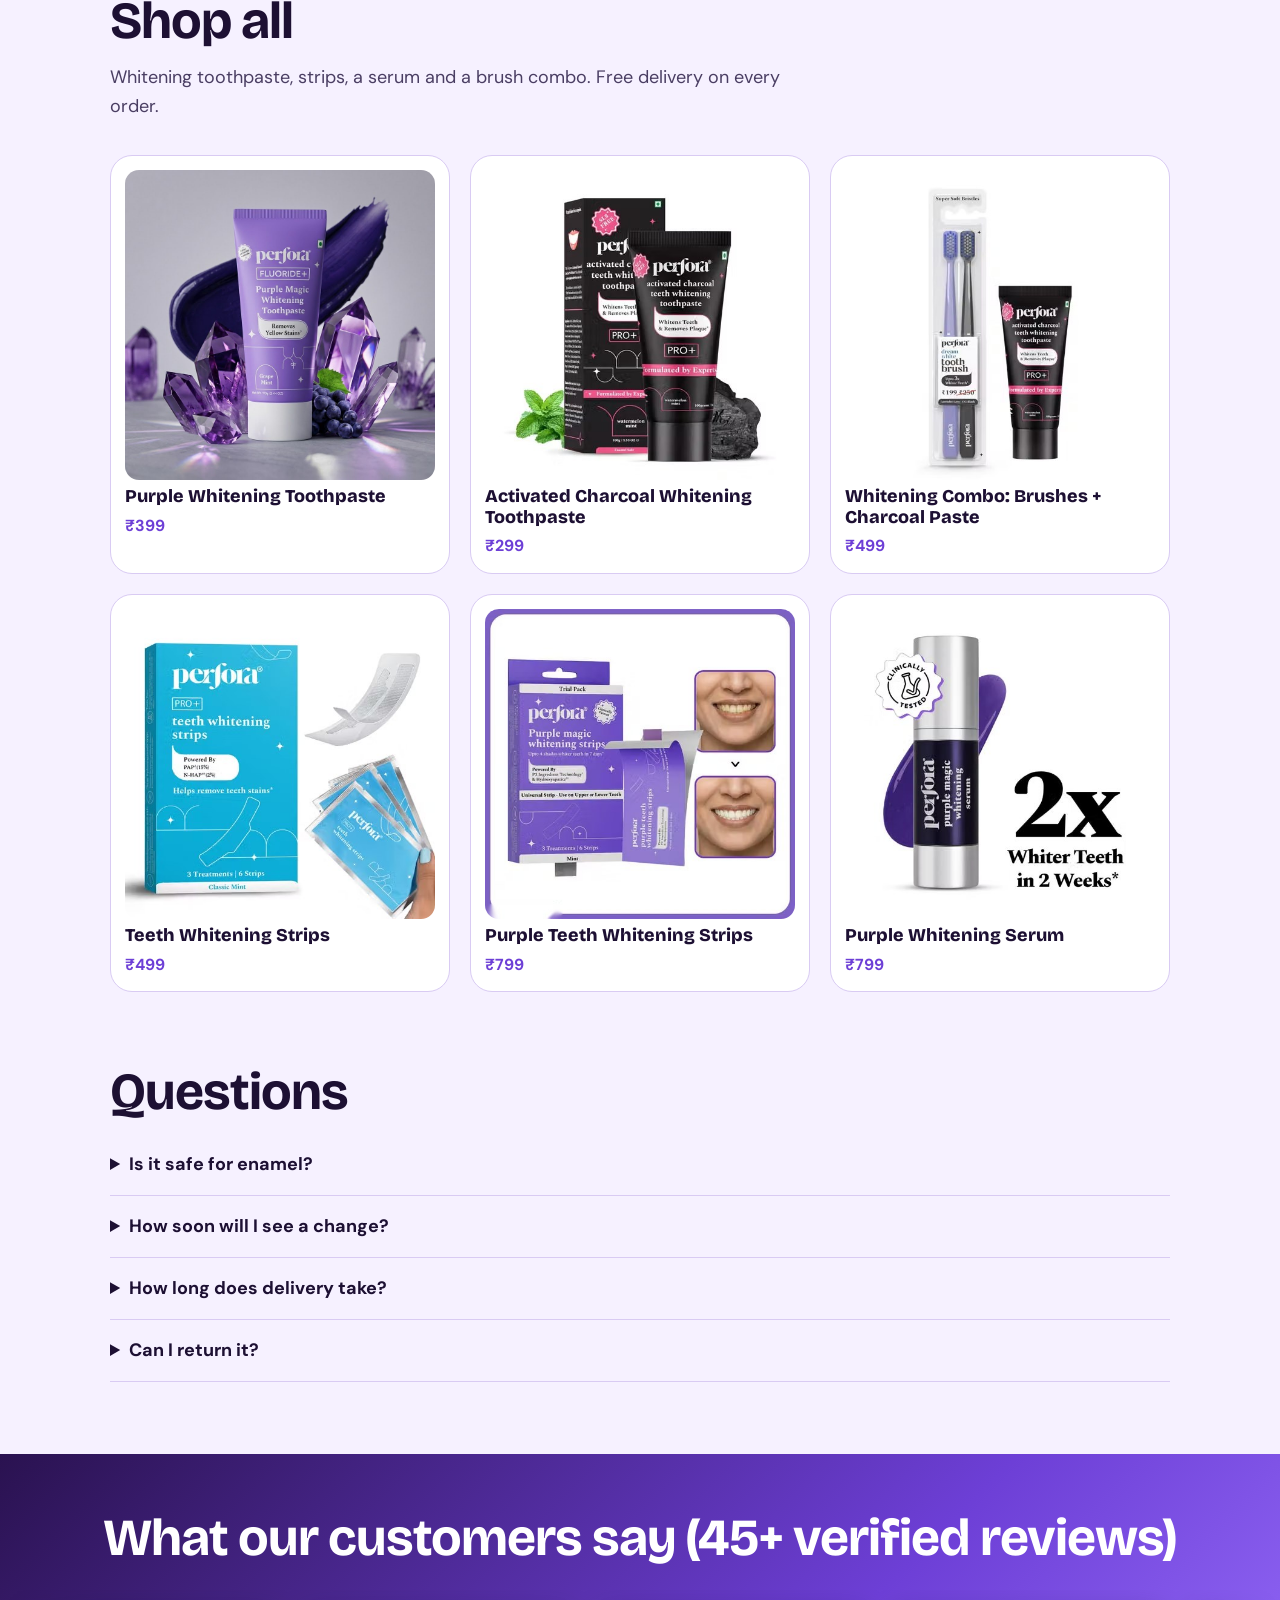
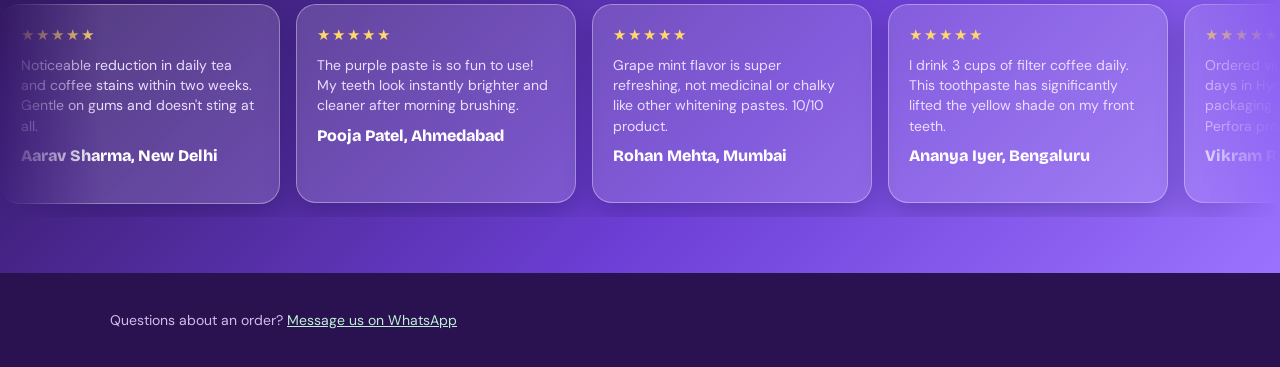
==== commit ea55372d: "Fix faded text contrast, remove white header gap, and clear empty Dawn header/footer groups" ====
--- a/Perfora Whitening Store.html
+++ b/Perfora Whitening Store.html
@@ -4,93 +4,395 @@
 <title>Perfora Purple Whitening Toothpaste</title>
 <link href="https://fonts.googleapis.com/css2?family=Bricolage+Grotesque:opsz,wght@12..96,500;12..96,800&family=DM+Sans:wght@400;500;700&display=swap" rel="stylesheet">
 <style>
-:root{--bg:#F6F1FF;--ink:#1D1033;--mute:#5B4E75;--grape:#2A1250;--vio:#6D3FD6;--lilac:#E4D6FF;--mint:#BDF0D6;--card:#fff;--line:#D9CBF3;
-box-sizing:border-box;padding-top:env(safe-area-inset-top,0px);padding-bottom:env(safe-area-inset-bottom,0px)}
-@media(prefers-color-scheme:dark){:root:not([data-theme="light"]){--bg:#150B26;--ink:#F2EBFF;--mute:#B7A8D6;--card:#221238;--line:#3B2766;--lilac:#33205A}}
-:root[data-theme="dark"]{--bg:#150B26;--ink:#F2EBFF;--mute:#B7A8D6;--card:#221238;--line:#3B2766;--lilac:#33205A}
-*{box-sizing:border-box}html{scroll-padding-top:70px;scroll-behavior:smooth}
-body{margin:0;background:var(--bg);color:var(--ink);font:400 16px/1.6 'DM Sans',system-ui,sans-serif}
-h1,h2,h3{font-family:'Bricolage Grotesque',Georgia,sans-serif;line-height:1.05;margin:0;letter-spacing:-.02em}
-img{max-width:100%;display:block}a{color:inherit}
-.wrap{max-width:1100px;margin:0 auto;padding:0 20px}
-header{position:sticky;top:env(safe-area-inset-top,0px);z-index:5;background:var(--grape);color:#fff}
-header .wrap{display:flex;align-items:center;justify-content:space-between;height:58px}
-.logo{font:800 22px 'Bricolage Grotesque',sans-serif;text-decoration:none}
-.cartbtn{background:var(--mint);color:var(--grape);border:0;border-radius:99px;padding:8px 16px;font:700 14px 'DM Sans';cursor:pointer}
-button:focus-visible,a:focus-visible,input:focus-visible,summary:focus-visible,textarea:focus-visible{outline:3px solid var(--mint);outline-offset:2px}
-.hero{background:var(--grape);color:#fff;padding:48px 0 72px}
-.hero .wrap{display:grid;grid-template-columns:1.1fr .9fr;gap:40px;align-items:center}
-.hero h1{font-size:clamp(44px,8vw,92px);font-weight:800}
-.hero h1 span{display:block;color:var(--mint)}
-.hero p{max-width:46ch;color:#DCCFF5;font-size:18px;margin:20px 0 28px}
-.btn{display:inline-block;background:var(--mint);color:var(--grape);border:0;border-radius:14px;padding:15px 26px;font:700 16px 'DM Sans';cursor:pointer;text-decoration:none}
-.btn:hover{filter:brightness(1.06)}.btn.dark{background:var(--vio);color:#fff}
-.stage{background:#fff;border-radius:36px 36px 120px 36px;padding:0;overflow:hidden;box-shadow:0 30px 0 -8px var(--vio)}
-.stage img{width:100%;display:block}
-.hero .pills{display:flex;gap:10px;flex-wrap:wrap;margin-top:26px;font-size:14px}
-.pills i{font-style:normal;border:1px solid #6B4FA3;border-radius:99px;padding:5px 14px;color:#EADFFF}
-section{padding:72px 0}
-section h2{font-size:clamp(32px,5vw,52px);margin-bottom:14px}
-.lead{color:var(--mute);max-width:56ch;margin:0 0 34px}
-.buy{display:grid;grid-template-columns:1fr 1fr;gap:44px;align-items:start}
-.gal .main{background:var(--card);border:1px solid var(--line);border-radius:24px;overflow:hidden;aspect-ratio:1;display:grid;place-items:center}
-.gal .main img{width:100%;height:100%;object-fit:cover}
-.thumbs{display:flex;gap:10px;margin-top:12px}
-.thumbs button{width:72px;height:72px;padding:0;border:2px solid var(--line);border-radius:14px;overflow:hidden;background:var(--card);cursor:pointer}
-.thumbs button[aria-current="true"]{border-color:var(--vio)}
-.thumbs img{width:100%;height:100%;object-fit:cover}
-.price{display:flex;align-items:baseline;gap:12px;margin:14px 0}
-.price b{font:800 40px 'Bricolage Grotesque'}.price s{color:var(--mute)}.price em{font-style:normal;background:var(--mint);color:var(--grape);border-radius:8px;padding:2px 10px;font-weight:700;font-size:14px}
-.qty{display:inline-flex;align-items:center;border:1px solid var(--line);border-radius:12px;background:var(--card)}
-.qty button{width:40px;height:44px;border:0;background:none;font-size:20px;color:var(--ink);cursor:pointer}
-.qty span{min-width:30px;text-align:center;font-weight:700}
-.row{display:flex;gap:12px;align-items:center;flex-wrap:wrap;margin:18px 0}
-.buy ul{padding-left:20px;color:var(--mute)}
-.steps{display:grid;grid-template-columns:repeat(3,1fr);gap:20px}
-.steps div{border-top:4px solid var(--vio);padding-top:14px}
-.steps h3{font-size:24px;margin-bottom:6px}.steps p{margin:0;color:var(--mute)}
-.proof{background:var(--lilac)}
-.proof .grid{display:grid;grid-template-columns:1fr 1fr;gap:20px}
-.proof figure{margin:0;border-radius:24px;overflow:hidden;background:var(--card)}
-.proof figcaption{padding:12px 16px;font-size:14px;color:var(--mute)}
-.free{display:grid;grid-template-columns:.8fr 1.2fr;gap:40px;align-items:center}
-.free img{border-radius:24px}
-details{border-bottom:1px solid var(--line);padding:16px 0}
-summary{cursor:pointer;font-weight:700;font-size:18px}details p{color:var(--mute);margin:10px 0 0}
-footer{background:var(--grape);color:#CDBDEB;padding:36px 0;font-size:14px}
-.fine{font-size:13px;color:var(--mute)}
-#veil{position:fixed;inset:0;background:#0008;opacity:0;pointer-events:none;transition:opacity .25s;z-index:8}
-#veil.on{opacity:1;pointer-events:auto}
-#drawer{position:fixed;top:0;right:0;bottom:0;width:min(420px,100%);background:var(--card);z-index:9;transform:translateX(100%);transition:transform .3s;overflow-y:auto;padding:calc(20px + env(safe-area-inset-top,0px)) 20px calc(20px + env(safe-area-inset-bottom,0px))}
-#drawer.on{transform:none}
-#drawer h2{font-size:28px;margin-bottom:16px}
-.line{display:flex;gap:14px;align-items:center;padding:12px 0;border-bottom:1px solid var(--line)}
-.line img{width:64px;height:64px;object-fit:cover;border-radius:12px}
-label{display:block;font-size:14px;font-weight:700;margin:12px 0 4px}
-input,textarea{width:100%;padding:12px;border:1px solid var(--line);border-radius:10px;font:inherit;background:var(--bg);color:var(--ink)}
-.tot{display:flex;justify-content:space-between;font-weight:700;font-size:18px;margin:16px 0}
-.x{float:right;background:none;border:0;font-size:26px;color:var(--ink);cursor:pointer}
-.err{color:#C0392B;font-size:13px;min-height:16px}
-@media(max-width:800px){.hero .wrap,.buy,.free,.proof .grid,.steps{grid-template-columns:1fr}.hero{padding-bottom:56px}section{padding:52px 0}}
-@media(prefers-reduced-motion:reduce){*{transition:none!important;scroll-behavior:auto!important}}
-.navl{color:#fff;margin-right:16px;font-weight:500;text-decoration:none}
-.grid{display:grid;grid-template-columns:repeat(3,1fr);gap:20px}
-.card{background:var(--card);border:1px solid var(--line);border-radius:22px;padding:14px;text-align:left;cursor:pointer;font:inherit;color:inherit;display:flex;flex-direction:column;gap:6px}
-.card div{aspect-ratio:1;border-radius:14px;overflow:hidden;background:#fff}.card img{width:100%;height:100%;object-fit:cover}
-.card b{font:800 18px/1.15 'Bricolage Grotesque',sans-serif}.card span{font-weight:700;color:var(--vio)}
-#pm{position:fixed;z-index:9;left:50%;top:50%;transform:translate(-50%,-48%);width:min(960px,calc(100% - 24px));max-height:calc(100% - 24px);overflow-y:auto;background:var(--bg);border-radius:24px;padding:26px;opacity:0;pointer-events:none;transition:opacity .2s,transform .2s}
-#pm.on{opacity:1;pointer-events:auto;transform:translate(-50%,-50%)}#pm h3{margin:14px 0 4px}
-@media(max-width:800px){.grid{grid-template-columns:1fr 1fr}}
-.two{display:grid;grid-template-columns:1fr 1fr;gap:12px}select{width:100%;padding:12px;border:1px solid var(--line);border-radius:10px;font:inherit;background:var(--bg);color:var(--ink)}
-.band{background:linear-gradient(135deg,#2A1250,#6D3FD6 60%,#9B72FF);padding:56px 0;overflow:hidden}
-.band h2{color:#fff;text-align:center;margin-bottom:24px;padding:0 20px}
-.rail{overflow:hidden;padding:14px 0;-webkit-mask-image:linear-gradient(90deg,transparent,#000 8%,#000 92%,transparent);mask-image:linear-gradient(90deg,transparent,#000 8%,#000 92%,transparent)}
-.trk{display:flex;width:max-content;animation:scr 150s linear infinite}.rail:hover .trk{animation-play-state:paused}
-.gl{width:280px;flex-shrink:0;margin-right:16px;padding:18px 20px;border-radius:20px;background:rgba(255,255,255,.14);border:1px solid rgba(255,255,255,.35);-webkit-backdrop-filter:blur(14px);backdrop-filter:blur(14px);color:#fff;box-shadow:0 10px 30px rgba(20,5,60,.25);animation:flt 5s ease-in-out infinite alternate}
-.gl:nth-child(2n){animation-delay:-2s}.gl:nth-child(3n){animation-delay:-3.5s}
-.gl b{font:800 18px 'Bricolage Grotesque',sans-serif;display:block}.gl p{margin:6px 0 0;color:#EADFFF;font-size:14px;line-height:1.45}.gl p+b{margin-top:10px;font-size:14px}.st{color:#FFD76A;letter-spacing:2px}
-@keyframes scr{to{transform:translateX(-50%)}}@keyframes flt{from{transform:translateY(-6px)}to{transform:translateY(6px)}}
-@media(prefers-reduced-motion:reduce){.trk,.gl{animation:none}.rail{overflow-x:auto}}
+/* Perfora Purple Whitening Store — Bulletproof High-Contrast Styles */
+:root {
+  --bg: #F6F1FF !important;
+  --ink: #1D1033 !important;
+  --mute: #4A3E63 !important;
+  --grape: #2A1250 !important;
+  --vio: #6D3FD6 !important;
+  --lilac: #E4D6FF !important;
+  --mint: #BDF0D6 !important;
+  --card: #ffffff !important;
+  --line: #D9CBF3 !important;
+  box-sizing: border-box;
+}
+
+/* Force dark text and clean background — NO faded dark-mode inversion */
+html, body {
+  margin: 0 !important;
+  padding: 0 !important;
+  background-color: #F6F1FF !important;
+  color: #1D1033 !important;
+  font: 400 16px/1.6 'DM Sans', -apple-system, BlinkMacSystemFont, 'Segoe UI', Roboto, sans-serif !important;
+  -webkit-font-smoothing: antialiased;
+}
+
+* { box-sizing: border-box; }
+html { scroll-padding-top: 70px; scroll-behavior: smooth; }
+
+h1, h2, h3, h4 {
+  font-family: 'Bricolage Grotesque', Georgia, sans-serif !important;
+  line-height: 1.08;
+  margin: 0;
+  letter-spacing: -0.02em;
+  color: #1D1033 !important;
+}
+
+img { max-width: 100%; display: block; }
+a { color: inherit; }
+
+.wrap { max-width: 1100px; margin: 0 auto; padding: 0 20px; }
+
+/* Sticky Header - Zero top gap */
+header {
+  position: sticky !important;
+  top: 0 !important;
+  z-index: 100 !important;
+  background: #2A1250 !important;
+  color: #ffffff !important;
+  margin: 0 !important;
+  padding: 0 !important;
+  width: 100% !important;
+}
+header .wrap {
+  display: flex;
+  align-items: center;
+  justify-content: space-between;
+  height: 60px;
+}
+.logo {
+  font: 800 24px 'Bricolage Grotesque', sans-serif !important;
+  color: #ffffff !important;
+  text-decoration: none !important;
+}
+.navl {
+  color: #ffffff !important;
+  margin-right: 18px;
+  font-weight: 500;
+  text-decoration: none;
+}
+.cartbtn {
+  background: var(--mint) !important;
+  color: #2A1250 !important;
+  border: 0;
+  border-radius: 99px;
+  padding: 8px 18px;
+  font: 700 14px 'DM Sans', sans-serif !important;
+  cursor: pointer;
+}
+
+button:focus-visible, a:focus-visible, input:focus-visible, summary:focus-visible, textarea:focus-visible {
+  outline: 3px solid var(--mint);
+  outline-offset: 2px;
+}
+
+/* Hero Section */
+.hero {
+  background: #2A1250 !important;
+  color: #ffffff !important;
+  padding: 48px 0 72px;
+  margin-top: 0 !important;
+}
+.hero .wrap {
+  display: grid;
+  grid-template-columns: 1.1fr .9fr;
+  gap: 40px;
+  align-items: center;
+}
+.hero h1 {
+  font-size: clamp(44px, 8vw, 92px) !important;
+  font-weight: 800 !important;
+  color: #ffffff !important;
+}
+.hero h1 span {
+  display: block;
+  color: var(--mint) !important;
+}
+.hero p {
+  max-width: 46ch;
+  color: #DCCFF5 !important;
+  font-size: 18px;
+  margin: 20px 0 28px;
+}
+.hero .pills {
+  display: flex;
+  gap: 10px;
+  flex-wrap: wrap;
+  margin-top: 26px;
+  font-size: 14px;
+}
+.hero .pills i {
+  font-style: normal;
+  border: 1px solid #6B4FA3;
+  border-radius: 99px;
+  padding: 5px 14px;
+  color: #EADFFF !important;
+}
+
+.btn {
+  display: inline-block;
+  background: var(--mint) !important;
+  color: #2A1250 !important;
+  border: 0;
+  border-radius: 14px;
+  padding: 15px 26px;
+  font: 700 16px 'DM Sans', sans-serif !important;
+  cursor: pointer;
+  text-decoration: none;
+}
+.btn:hover { filter: brightness(1.06); }
+.btn.dark { background: #6D3FD6 !important; color: #ffffff !important; }
+
+.stage {
+  background: #fff;
+  border-radius: 36px 36px 120px 36px;
+  padding: 0;
+  overflow: hidden;
+  box-shadow: 0 30px 0 -8px #6D3FD6;
+}
+.stage img { width: 100%; display: block; }
+
+/* Sections & Typography */
+section { padding: 72px 0; background: #F6F1FF; }
+section h2 {
+  font-size: clamp(32px, 5vw, 52px) !important;
+  margin-bottom: 14px;
+  color: #1D1033 !important;
+}
+.lead {
+  color: #4A3E63 !important;
+  max-width: 56ch;
+  margin: 0 0 34px;
+  font-size: 18px;
+}
+
+/* Buy Section & High-Contrast Product Details */
+.buy {
+  display: grid;
+  grid-template-columns: 1fr 1fr;
+  gap: 44px;
+  align-items: start;
+  color: #1D1033 !important;
+}
+.buy h2 { color: #1D1033 !important; font-size: 34px !important; }
+.buy ul { padding-left: 20px; color: #4A3E63 !important; }
+.buy ul li { color: #4A3E63 !important; margin-bottom: 6px; }
+
+.gal .main {
+  background: #ffffff !important;
+  border: 1px solid var(--line);
+  border-radius: 24px;
+  overflow: hidden;
+  aspect-ratio: 1;
+  display: grid;
+  place-items: center;
+}
+.gal .main img { width: 100%; height: 100%; object-fit: cover; }
+
+.thumbs { display: flex; gap: 10px; margin-top: 12px; }
+.thumbs button {
+  width: 72px;
+  height: 72px;
+  padding: 0;
+  border: 2px solid var(--line);
+  border-radius: 14px;
+  overflow: hidden;
+  background: #ffffff !important;
+  cursor: pointer;
+}
+.thumbs button[aria-current="true"] { border-color: #6D3FD6 !important; }
+.thumbs img { width: 100%; height: 100%; object-fit: cover; }
+
+.price { display: flex; align-items: baseline; gap: 12px; margin: 14px 0; }
+.price b {
+  font: 800 40px 'Bricolage Grotesque', sans-serif !important;
+  color: #1D1033 !important;
+}
+.price s { color: #7B6E94 !important; }
+.price em {
+  font-style: normal;
+  background: var(--mint) !important;
+  color: #2A1250 !important;
+  border-radius: 8px;
+  padding: 2px 10px;
+  font-weight: 700;
+  font-size: 14px;
+}
+
+.qty {
+  display: inline-flex;
+  align-items: center;
+  border: 1px solid var(--line);
+  border-radius: 12px;
+  background: #ffffff !important;
+}
+.qty button {
+  width: 40px;
+  height: 44px;
+  border: 0;
+  background: none;
+  font-size: 20px;
+  color: #1D1033 !important;
+  cursor: pointer;
+}
+.qty span { min-width: 30px; text-align: center; font-weight: 700; color: #1D1033 !important; }
+.row { display: flex; gap: 12px; align-items: center; flex-wrap: wrap; margin: 18px 0; }
+
+.fine { font-size: 13px; color: #5B4E75 !important; }
+
+/* Steps Section */
+.steps { display: grid; grid-template-columns: repeat(3, 1fr); gap: 20px; }
+.steps div { border-top: 4px solid #6D3FD6; padding-top: 14px; }
+.steps h3 { font-size: 24px !important; margin-bottom: 6px; color: #1D1033 !important; }
+.steps p { margin: 0; color: #4A3E63 !important; }
+
+/* Proof Section */
+.proof { background: #E4D6FF !important; }
+.proof .grid { display: grid; grid-template-columns: 1fr 1fr; gap: 20px; }
+.proof figure { margin: 0; border-radius: 24px; overflow: hidden; background: #ffffff !important; }
+.proof figcaption { padding: 12px 16px; font-size: 14px; color: #4A3E63 !important; }
+
+.free { display: grid; grid-template-columns: .8fr 1.2fr; gap: 40px; align-items: center; }
+.free img { border-radius: 24px; }
+
+/* FAQ Details */
+details { border-bottom: 1px solid var(--line); padding: 16px 0; }
+summary { cursor: pointer; font-weight: 700; font-size: 18px; color: #1D1033 !important; }
+details p { color: #4A3E63 !important; margin: 10px 0 0; }
+
+/* Product Grid */
+.grid { display: grid; grid-template-columns: repeat(3, 1fr); gap: 20px; }
+.card {
+  background: #ffffff !important;
+  border: 1px solid var(--line);
+  border-radius: 22px;
+  padding: 14px;
+  text-align: left;
+  cursor: pointer;
+  font: inherit;
+  color: #1D1033 !important;
+  display: flex;
+  flex-direction: column;
+  gap: 6px;
+}
+.card div { aspect-ratio: 1; border-radius: 14px; overflow: hidden; background: #fff; }
+.card img { width: 100%; height: 100%; object-fit: cover; }
+.card b { font: 800 18px/1.15 'Bricolage Grotesque', sans-serif !important; color: #1D1033 !important; }
+.card span { font-weight: 700; color: #6D3FD6 !important; }
+
+/* Product Modal */
+#pm {
+  position: fixed;
+  z-index: 999;
+  left: 50%;
+  top: 50%;
+  transform: translate(-50%, -48%);
+  width: min(960px, calc(100% - 24px));
+  max-height: calc(100% - 24px);
+  overflow-y: auto;
+  background: #F6F1FF !important;
+  border-radius: 24px;
+  padding: 26px;
+  opacity: 0;
+  pointer-events: none;
+  transition: opacity .2s, transform .2s;
+  color: #1D1033 !important;
+}
+#pm.on { opacity: 1; pointer-events: auto; transform: translate(-50%, -50%); }
+#pm h3 { margin: 14px 0 4px; color: #1D1033 !important; }
+#pm p { color: #4A3E63 !important; }
+#pm ul { color: #4A3E63 !important; padding-left: 20px; }
+
+/* Reviews Ticker Band */
+.band {
+  background: linear-gradient(135deg, #2A1250, #6D3FD6 60%, #9B72FF) !important;
+  padding: 56px 0;
+  overflow: hidden;
+}
+.band h2 { color: #ffffff !important; text-align: center; margin-bottom: 24px; padding: 0 20px; }
+.rail {
+  overflow: hidden;
+  padding: 14px 0;
+  -webkit-mask-image: linear-gradient(90deg, transparent, #000 8%, #000 92%, transparent);
+  mask-image: linear-gradient(90deg, transparent, #000 8%, #000 92%, transparent);
+}
+.trk { display: flex; width: max-content; animation: scr 150s linear infinite; }
+.rail:hover .trk { animation-play-state: paused; }
+.gl {
+  width: 280px;
+  flex-shrink: 0;
+  margin-right: 16px;
+  padding: 18px 20px;
+  border-radius: 20px;
+  background: rgba(255, 255, 255, .15) !important;
+  border: 1px solid rgba(255, 255, 255, .35);
+  -webkit-backdrop-filter: blur(14px);
+  backdrop-filter: blur(14px);
+  color: #ffffff !important;
+  box-shadow: 0 10px 30px rgba(20, 5, 60, .25);
+  animation: flt 5s ease-in-out infinite alternate;
+}
+.gl:nth-child(2n) { animation-delay: -2s; }
+.gl:nth-child(3n) { animation-delay: -3.5s; }
+.gl b { font: 800 16px 'Bricolage Grotesque', sans-serif !important; display: block; color: #ffffff !important; margin-top: 10px; }
+.gl p { margin: 8px 0 0; color: #EADFFF !important; font-size: 14px; line-height: 1.45; }
+.st { color: #FFD76A !important; letter-spacing: 2px; font-size: 15px; }
+
+@keyframes scr { to { transform: translateX(-50%); } }
+@keyframes flt { from { transform: translateY(-6px); } to { transform: translateY(6px); } }
+
+/* Footer */
+footer {
+  background: #2A1250 !important;
+  color: #CDBDEB !important;
+  padding: 36px 0;
+  font-size: 14px;
+}
+footer a { color: #BDF0D6 !important; }
+
+/* Cart Drawer */
+#veil { position: fixed; inset: 0; background: #0008; opacity: 0; pointer-events: none; transition: opacity .25s; z-index: 998; }
+#veil.on { opacity: 1; pointer-events: auto; }
+#drawer {
+  position: fixed;
+  top: 0;
+  right: 0;
+  bottom: 0;
+  width: min(420px, 100%);
+  background: #ffffff !important;
+  color: #1D1033 !important;
+  z-index: 999;
+  transform: translateX(100%);
+  transition: transform .3s;
+  overflow-y: auto;
+  padding: 20px;
+}
+#drawer.on { transform: none; }
+#drawer h2 { font-size: 28px; margin-bottom: 16px; color: #1D1033 !important; }
+.line { display: flex; gap: 14px; align-items: center; padding: 12px 0; border-bottom: 1px solid var(--line); color: #1D1033 !important; }
+.line img { width: 64px; height: 64px; object-fit: cover; border-radius: 12px; }
+.tot { display: flex; justify-content: space-between; font-weight: 700; font-size: 18px; margin: 16px 0; color: #1D1033 !important; }
+.x { float: right; background: none; border: 0; font-size: 26px; color: #1D1033 !important; cursor: pointer; }
+
+label { display: block; font-size: 14px; font-weight: 700; margin: 12px 0 4px; color: #1D1033 !important; }
+input, textarea, select {
+  width: 100%;
+  padding: 12px;
+  border: 1px solid var(--line);
+  border-radius: 10px;
+  font: inherit;
+  background: #ffffff !important;
+  color: #1D1033 !important;
+}
+
+@media(max-width: 800px) {
+  .hero .wrap, .buy, .free, .proof .grid, .steps { grid-template-columns: 1fr; }
+  .hero { padding-bottom: 56px; }
+  section { padding: 52px 0; }
+  .grid { grid-template-columns: 1fr 1fr; }
+}
+
 </style></head><body>
 <header><div class="wrap"><a class="logo" href="#top">perfora</a><span><a class="navl" href="#shop">Shop all</a><button class="cartbtn" id="open">Cart (<span id="cnt">0</span>)</button></span></div></header>
 <main id="top">
@@ -188,11 +490,93 @@
 document.addEventListener('keydown',function(e){if(e.key=='Escape')closeAll()});
 function total(){var t=0;for(var k in C)t+=C[k]*P[k].p;return t}
 var ST=['Andaman and Nicobar Islands','Andhra Pradesh','Arunachal Pradesh','Assam','Bihar','Chandigarh','Chhattisgarh','Dadra and Nagar Haveli and Daman and Diu','Delhi','Goa','Gujarat','Haryana','Himachal Pradesh','Jammu and Kashmir','Jharkhand','Karnataka','Kerala','Ladakh','Lakshadweep','Madhya Pradesh','Maharashtra','Manipur','Meghalaya','Mizoram','Nagaland','Odisha','Puducherry','Punjab','Rajasthan','Sikkim','Tamil Nadu','Telangana','Tripura','Uttar Pradesh','Uttarakhand','West Bengal'];
+
+var SHOPIFY_STORE_DOMAIN = window.SHOPIFY_STORE_DOMAIN || '';
+var SHOPIFY_VARIANTS = window.SHOPIFY_VARIANTS || {
+  0: '', // 1. Perfora Purple Whitening Toothpaste, 75 g
+  1: '', // 2. Perfora Activated Charcoal Whitening Toothpaste, 100 g
+  2: '', // 3. Perfora Teeth Whitening Combo
+  3: '', // 4. Perfora Teeth Whitening Strips
+  4: '', // 5. Perfora Purple Teeth Whitening Strips
+  5: ''  // 6. Perfora Purple Teeth Whitening Toothpaste Serum, 30 ml
+};
+
+function checkoutShopify() {
+  var items = [];
+  var permalinks = [];
+  for (var k in C) {
+    if (C[k] > 0) {
+      var vid = SHOPIFY_VARIANTS[k];
+      if (vid) {
+        items.push({ id: String(vid), quantity: C[k] });
+        permalinks.push(vid + ':' + C[k]);
+      }
+    }
+  }
+
+  var isShopify = (typeof window.Shopify !== 'undefined') || window.location.hostname.includes('myshopify.com');
+
+  if (items.length > 0) {
+    if (isShopify) {
+      var btn = $('btn-shopify');
+      if (btn) btn.textContent = 'Redirecting to checkout...';
+      fetch('/cart/clear.js', { method: 'POST' })
+        .then(function() {
+          return fetch('/cart/add.js', {
+            method: 'POST',
+            headers: { 'Content-Type': 'application/json' },
+            body: JSON.stringify({ items: items })
+          });
+        })
+        .then(function() {
+          window.location.href = '/checkout';
+        })
+        .catch(function() {
+          window.location.href = '/cart/' + permalinks.join(',') + '?checkout';
+        });
+    } else {
+      var domain = SHOPIFY_STORE_DOMAIN;
+      if (domain) {
+        domain = domain.replace(/^https?:\/\//, '').replace(/\/$/, '');
+        window.location.href = 'https://' + domain + '/cart/' + permalinks.join(',') + '?checkout';
+      } else {
+        var entered = prompt('Please enter your Shopify store URL to checkout (e.g. yourstore.myshopify.com):');
+        if (entered) {
+          entered = entered.trim().replace(/^https?:\/\//, '').replace(/\/$/, '');
+          window.SHOPIFY_STORE_DOMAIN = entered;
+          window.location.href = 'https://' + entered + '/cart/' + permalinks.join(',') + '?checkout';
+        }
+      }
+    }
+  } else {
+    if (isShopify) {
+      // In Shopify, try fallback to /cart or show helper
+      window.location.href = '/cart';
+    } else {
+      var storeDomain = prompt('To connect your Shopify checkout, enter your store name (e.g. yourstore.myshopify.com):');
+      if (storeDomain) {
+        storeDomain = storeDomain.trim().replace(/^https?:\/\//, '').replace(/\/$/, '');
+        window.location.href = 'https://' + storeDomain + '/cart';
+      } else {
+        var f = $('wa-drawer-form');
+        if (f) f.style.display = 'block';
+      }
+    }
+  }
+}
+
 function render(){$('cnt').textContent=count();var b=$('cartbody');
 if(!count()){b.innerHTML='<p>Your cart is empty. Pick a product to get started.</p><button class="btn dark" id="kb">Keep browsing</button>';$('kb').onclick=closeAll;return}
 var h='';for(var k in C){if(C[k]>0)h+='<div class="line"><img src="'+IM[P[k].i[0]]+'" alt=""><div style="flex:1"><b>'+P[k].s+'</b><br>₹'+P[k].p+' each</div><div class="qty"><button aria-label="Decrease" data-k="'+k+'" data-d="-1">−</button><span>'+C[k]+'</span><button aria-label="Increase" data-k="'+k+'" data-d="1">+</button></div></div>'}
-b.innerHTML=h+'<div class="tot"><span>Total</span><span>₹'+total()+'</span></div><p class="fine">Free delivery. We confirm your order on WhatsApp, then send a UPI payment link.</p>'+
-'<form id="f" novalidate><label for="n">Name</label><input id="n" autocomplete="name"><label for="ph">Contact number</label><input id="ph" inputmode="numeric" maxlength="10" autocomplete="tel"><label for="hs">House no. / Building name</label><input id="hs" autocomplete="address-line1"><label for="rd">Road name / Area / Colony</label><input id="rd" autocomplete="address-line2"><label for="pin">Pincode</label><input id="pin" inputmode="numeric" maxlength="6" autocomplete="postal-code"><div class="two"><div><label for="ct">City</label><input id="ct" autocomplete="address-level2"></div><div><label for="st">State</label><select id="st" autocomplete="address-level1"><option value="">Select</option>'+ST.map(function(s){return '<option>'+s+'</option>'}).join('')+'</select></div></div><label for="nb">Nearby famous place / shop / school (optional)</label><input id="nb"><div class="err" id="er"></div><button class="btn dark" style="width:100%" type="submit">Place order</button></form>';
+b.innerHTML=h+'<div class="tot"><span>Total</span><span>₹'+total()+'</span></div>'+
+'<p class="fine">✨ Free delivery across India. Fast checkout with UPI, Cards, NetBanking or Cash on Delivery.</p>'+
+'<button class="btn dark" id="btn-shopify" style="width:100%;font-size:16px;padding:15px;display:flex;align-items:center;justify-content:center;gap:8px;margin-bottom:12px;font-weight:700;cursor:pointer"><span>Proceed to Checkout</span> 🔒</button>'+
+'<div style="text-align:center;margin:10px 0;position:relative"><span style="background:var(--card);padding:0 10px;color:var(--mute);font-size:12px;position:relative;z-index:1;text-transform:uppercase;letter-spacing:1px">or order via chat</span><div style="position:absolute;top:50%;left:0;right:0;border-top:1px solid var(--line)"></div></div>'+
+'<button class="btn" id="btn-wa-toggle" style="width:100%;background:#25D366;color:#fff;border-radius:14px;padding:12px;font-size:14px;display:flex;align-items:center;justify-content:center;gap:6px;font-weight:700;cursor:pointer"><span>Order via WhatsApp</span> 💬</button>'+
+'<div id="wa-drawer-form" style="display:none;margin-top:14px;border-top:1px dashed var(--line);padding-top:14px">'+
+'<form id="f" novalidate><label for="n">Name</label><input id="n" autocomplete="name"><label for="ph">Contact number</label><input id="ph" inputmode="numeric" maxlength="10" autocomplete="tel"><label for="hs">House no. / Building name</label><input id="hs" autocomplete="address-line1"><label for="rd">Road name / Area / Colony</label><input id="rd" autocomplete="address-line2"><label for="pin">Pincode</label><input id="pin" inputmode="numeric" maxlength="6" autocomplete="postal-code"><div class="two"><div><label for="ct">City</label><input id="ct" autocomplete="address-level2"></div><div><label for="st">State</label><select id="st" autocomplete="address-level1"><option value="">Select</option>'+ST.map(function(s){return '<option>'+s+'</option>'}).join('')+'</select></div></div><label for="nb">Nearby famous place / shop / school (optional)</label><input id="nb"><div class="err" id="er"></div><button class="btn dark" style="width:100%" type="submit">Send WhatsApp Order</button></form></div>';
+$('btn-shopify').onclick=checkoutShopify;
+$('btn-wa-toggle').onclick=function(){var f=$('wa-drawer-form');f.style.display=f.style.display==='none'?'block':'none'};
 [].forEach.call(b.querySelectorAll('[data-d]'),function(x){x.onclick=function(){var k=x.dataset.k;C[k]=Math.max(0,Math.min(10,C[k]+ +x.dataset.d));if(!C[k])delete C[k];save();render()}});
 $('f').onsubmit=function(e){e.preventDefault();var g=function(i){return $(i).value.trim()},n=g('n'),ph=g('ph'),hs=g('hs'),rd=g('rd'),pin=g('pin'),ct=g('ct'),st=$('st').value,nb=g('nb'),ad=hs+', '+rd+(nb?' (near '+nb+')':'')+', '+ct+', '+st;
 if(n.length<2)return $('er').textContent='Enter your name.';
